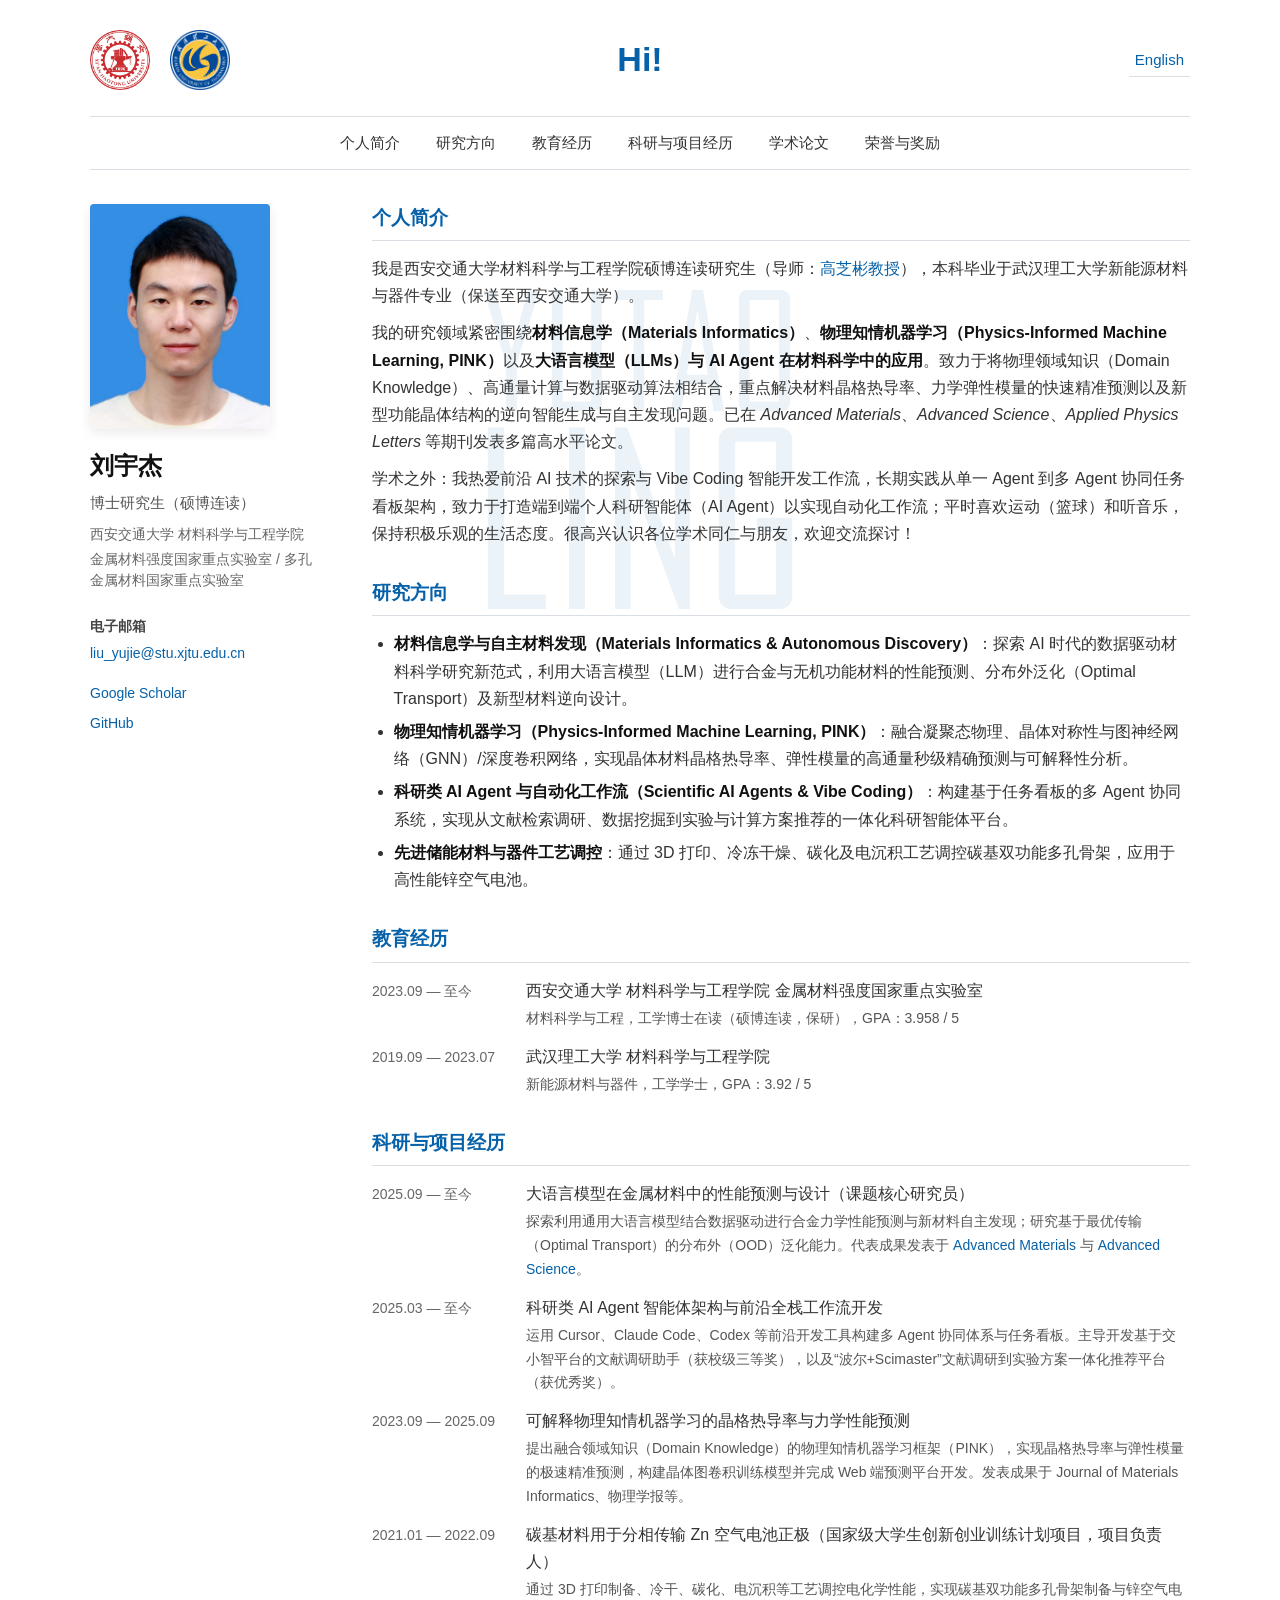
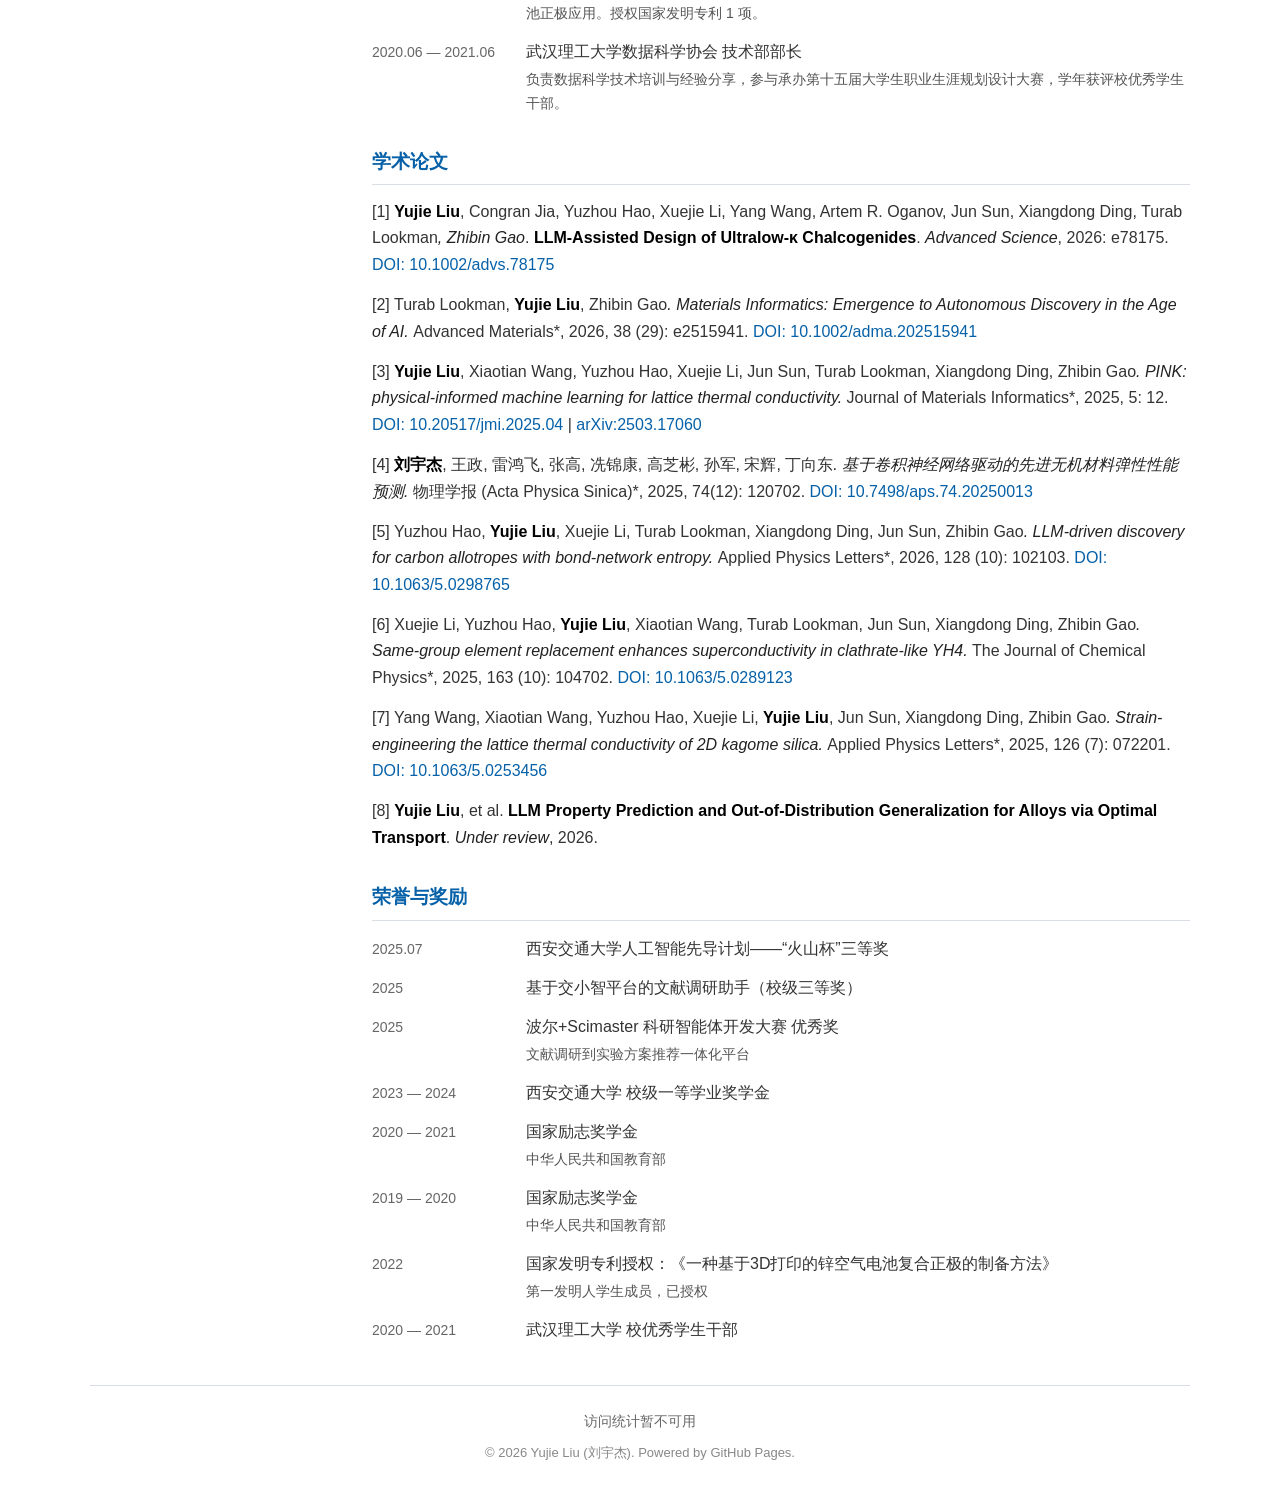
==== index.html @ 06209a49 "Initial commit: academic homepage for Yujie Liu" ====
<!doctype html>
<html lang="zh-CN">
  <head>
    <meta charset="utf-8">
    <meta name="viewport" content="width=device-width, initial-scale=1">
    <meta name="description" content="刘宇杰 | Yujie Liu 的学术主页">
    <meta name="color-scheme" content="light">
    <title>刘宇杰 | Yujie Liu</title>
    <link rel="icon" href="assets/favicons/favicon.ico" sizes="16x16 32x32 48x48">
    <link rel="icon" type="image/png" href="assets/favicons/favicon-32.png" sizes="32x32">
    <link rel="stylesheet" href="styles.css">
    <script defer src="content.js"></script>
    <script defer src="settings.js"></script>
    <script defer src="main.js"></script>
  </head>
  <body>
    <a class="skip-link" href="#main-content" data-label="skip">跳到正文</a>
    <div class="page">
      <header class="site-header">
        <div class="institution-logos">
          <a href="https://www.xjtu.edu.cn/" target="_blank" rel="noopener noreferrer">
            <img src="assets/logos/xjtu.png" width="64" height="64" alt="西安交通大学" data-logo="xjtu">
          </a>
          <a href="https://www.whut.edu.cn/" target="_blank" rel="noopener noreferrer">
            <img src="assets/logos/whut.png" width="64" height="64" alt="武汉理工大学" data-logo="whut">
          </a>
        </div>
        <p class="random-greeting" id="random-greeting" lang="en">Hello!</p>
        <button class="language-switch" id="language-switch" type="button" lang="en" aria-label="Switch to English">English</button>
      </header>

      <nav class="section-nav" aria-label="栏目导航" id="section-nav">
        <a href="#about" data-section="about">个人简介</a>
        <a href="#research" data-section="research">研究方向</a>
        <a href="#education" data-section="education">教育经历</a>
        <a href="#experience" data-section="experience">科研与项目经历</a>
        <a href="#publications" data-section="publications">学术论文</a>
        <a href="#awards" data-section="awards">荣誉奖励</a>
      </nav>

      <div class="page-body">
        <aside class="profile" aria-label="个人资料" id="profile">
          <div class="portrait-placeholder" id="portrait-placeholder" data-label="photo">照片</div>
          <img class="portrait" id="portrait" width="180" height="225" alt="刘宇杰" hidden>
          <h1 id="profile-name">刘宇杰</h1>
          <p id="profile-position">博士研究生（硕博连读）</p>
          <div class="affiliations" id="profile-affiliations"></div>
          <div class="contact">
            <p data-label="email">电子邮箱</p>
            <div id="profile-emails"></div>
            <ul class="profile-links" id="profile-links"></ul>
          </div>
        </aside>
        <main id="main-content" tabindex="-1"></main>
      </div>

      <footer class="site-footer">
        <div class="visitor-count" aria-live="polite">
          <span id="busuanzi_container_site_pv" style="display: none"><span data-label="pageViews">访问次数</span> <span id="busuanzi_value_site_pv"></span> <span data-label="viewUnit">次</span></span>
          <span id="busuanzi_container_site_uv" style="display: none"><span data-label="visitors">访客人数</span> <span id="busuanzi_value_site_uv"></span> <span data-label="visitorUnit">人</span></span>
          <span id="statistics-status" data-label="statisticsUnavailable">访问统计暂不可用</span>
        </div>
        <div class="copyright">
          <p>&copy; 2026 Yujie Liu (刘宇杰). Powered by GitHub Pages.</p>
        </div>
      </footer>
    </div>
    <noscript><p class="no-script">请启用 JavaScript 以查看主页内容和切换语言。 Please enable JavaScript to view this page.</p></noscript>
  </body>
</html>
---- styles.css ----
:root {
  color-scheme: light;
  font-family: -apple-system, BlinkMacSystemFont, "Segoe UI", Roboto, "Helvetica Neue", "Microsoft YaHei", "微软雅黑", Arial, sans-serif;
  font-size: 16px;
  color: #222;
  background: #fff;
  --blue: #0661A8;
  --blue-hover: #044375;
  --rule: #d9dfe4;
  --bg-subtle: #f8fafc;
}

* { box-sizing: border-box; }
body { margin: 0; line-height: 1.7; isolation: isolate; }
body::before {
  content: "";
  position: fixed;
  top: 50%;
  left: 50%;
  width: 60vmin;
  height: 60vmin;
  transform: translate(-50%, -50%);
  background: url("logo.png") center / contain no-repeat;
  opacity: 0.08;
  pointer-events: none;
  z-index: -1;
}

button, input, textarea, select { font: inherit; }
[hidden] { display: none !important; }
a { color: var(--blue); text-decoration: none; text-underline-offset: 3px; }
a:hover { text-decoration: underline; color: var(--blue-hover); }
a:focus-visible, button:focus-visible { outline: 2px solid var(--blue); outline-offset: 4px; }
p, ul, ol { margin: 0; }
strong { font-weight: 600; color: #111; }
em { font-style: italic; }

.page { max-width: 1100px; margin: 0 auto; }
.site-header { display: grid; grid-template-columns: minmax(0, 1fr) auto minmax(0, 1fr); align-items: center; gap: 16px; padding: 30px 0 26px; }
.institution-logos { display: flex; align-items: center; gap: 20px; justify-self: start; }
.institution-logos img { display: block; width: 60px; height: 60px; object-fit: contain; transition: transform 0.2s ease; }
.institution-logos a:hover img { transform: scale(1.05); }

.random-greeting { max-width: min(480px, 100%); font-size: 34px; font-weight: 700; line-height: 1.4; color: var(--blue); text-align: center; overflow-wrap: anywhere; }
.language-switch { justify-self: end; border: 0; border-bottom: 1px solid var(--rule); padding: 4px 6px; background: transparent; color: var(--blue); cursor: pointer; font-size: 15px; font-weight: 500; }
.language-switch:hover { border-color: var(--blue); color: var(--blue-hover); }

.section-nav { display: flex; flex-wrap: wrap; justify-content: center; align-items: center; column-gap: 36px; row-gap: 8px; padding: 13px 0; border-top: 1px solid var(--rule); border-bottom: 1px solid var(--rule); }
.section-nav a { text-align: center; text-decoration: none; color: #333; font-weight: 500; font-size: 15px; }
.section-nav a:hover { color: var(--blue); text-decoration: underline; }

.page-body { display: grid; grid-template-columns: 230px minmax(0, 1fr); gap: 52px; padding: 34px 0 42px; }

.profile { min-width: 0; overflow-wrap: anywhere; }
.portrait, .portrait-placeholder { width: 180px; height: 225px; margin-bottom: 20px; border-radius: 4px; }
.portrait { display: block; object-fit: cover; object-position: center 20%; box-shadow: 0 4px 12px rgba(0,0,0,0.08); }
.portrait-placeholder { display: flex; align-items: center; justify-content: center; border: 1px solid var(--rule); color: #707070; background: var(--bg-subtle); }
h1 { margin: 0 0 8px; font-size: 24px; font-weight: 600; line-height: 1.4; color: #111; }
#profile-position { font-size: 15px; color: #555; margin-bottom: 8px; font-weight: 500; }
.affiliations { margin-top: 8px; font-size: 14px; color: #666; line-height: 1.5; }
.affiliations p + p { margin-top: 4px; }
.contact { margin-top: 24px; font-size: 14px; }
.contact p[data-label="email"] { font-weight: 600; color: #444; margin-bottom: 4px; }
.contact a { overflow-wrap: anywhere; }
.profile-links { list-style: none; padding: 0; margin-top: 16px; }
.profile-links li + li { margin-top: 6px; }
.profile-links a { display: inline-flex; align-items: center; gap: 6px; font-weight: 500; }
.unfilled-link { color: #666; }

main { min-width: 0; }
.content-section { scroll-margin-top: 24px; overflow-wrap: anywhere; }
.content-section + .content-section { margin-top: 32px; }
h2 { font-size: 19px; font-weight: 600; line-height: 1.5; color: var(--blue); margin: 0 0 14px; padding-bottom: 8px; border-bottom: 1px solid var(--rule); }
.paragraphs p + p { margin-top: 10px; }
.paragraphs p { color: #333; }
.research-list { padding-left: 1.35em; color: #333; }
.research-list li + li { margin-top: 6px; }
.history-list { list-style: none; padding: 0; }
.history-list li { display: grid; grid-template-columns: 140px minmax(0, 1fr); gap: 14px; align-items: baseline; }
.history-list li + li { margin-top: 12px; }
.history-period { font-variant-numeric: tabular-nums; color: #666; font-size: 14px; white-space: nowrap; }
.history-details { color: #333; }
.history-institution { font-weight: 500; }
.history-detail-text { color: #555; font-size: 14px; margin-top: 3px; }

.publication-list p { color: #333; line-height: 1.65; }
.publication-list p + p { margin-top: 14px; }
.publication-list strong { color: #000; }
.publication-list em { color: #222; }

.site-footer { border-top: 1px solid var(--rule); padding: 24px 0 32px; color: #666; font-size: 14px; text-align: center; }
.visitor-count { display: flex; flex-wrap: wrap; justify-content: center; gap: 4px 28px; margin-bottom: 8px; }
.copyright { color: #888; font-size: 13px; }

.skip-link { position: absolute; top: 8px; left: 8px; padding: 6px 12px; background: #fff; transform: translateY(-160%); z-index: 1; }
.skip-link:focus { transform: translateY(0); }
.no-script { margin: 24px; text-align: center; }

@media (max-width: 1164px) {
  .page { margin-right: 32px; margin-left: 32px; }
}
@media (max-width: 820px) {
  .page { margin-right: 20px; margin-left: 20px; }
  .site-header { padding: 22px 0; }
  .institution-logos { gap: 14px; }
  .institution-logos img { width: 50px; height: 50px; }
  .section-nav { column-gap: 20px; row-gap: 8px; padding: 12px 0; font-size: 14px; }
  .page-body { grid-template-columns: minmax(0, 1fr); gap: 28px; padding: 24px 0 32px; }
  .portrait, .portrait-placeholder { width: 150px; height: 190px; }
  .contact { margin-top: 18px; }
  .history-list li { grid-template-columns: 120px minmax(0, 1fr); gap: 10px; }
}
@media (max-width: 600px) {
  .site-header { grid-template-columns: minmax(0, 1fr) auto; }
  .institution-logos { grid-column: 1; grid-row: 1; }
  .language-switch { grid-column: 2; grid-row: 1; }
  .random-greeting { grid-column: 1 / -1; grid-row: 2; justify-self: center; font-size: 26px; }
  .history-list li { grid-template-columns: 1fr; gap: 2px; }
}
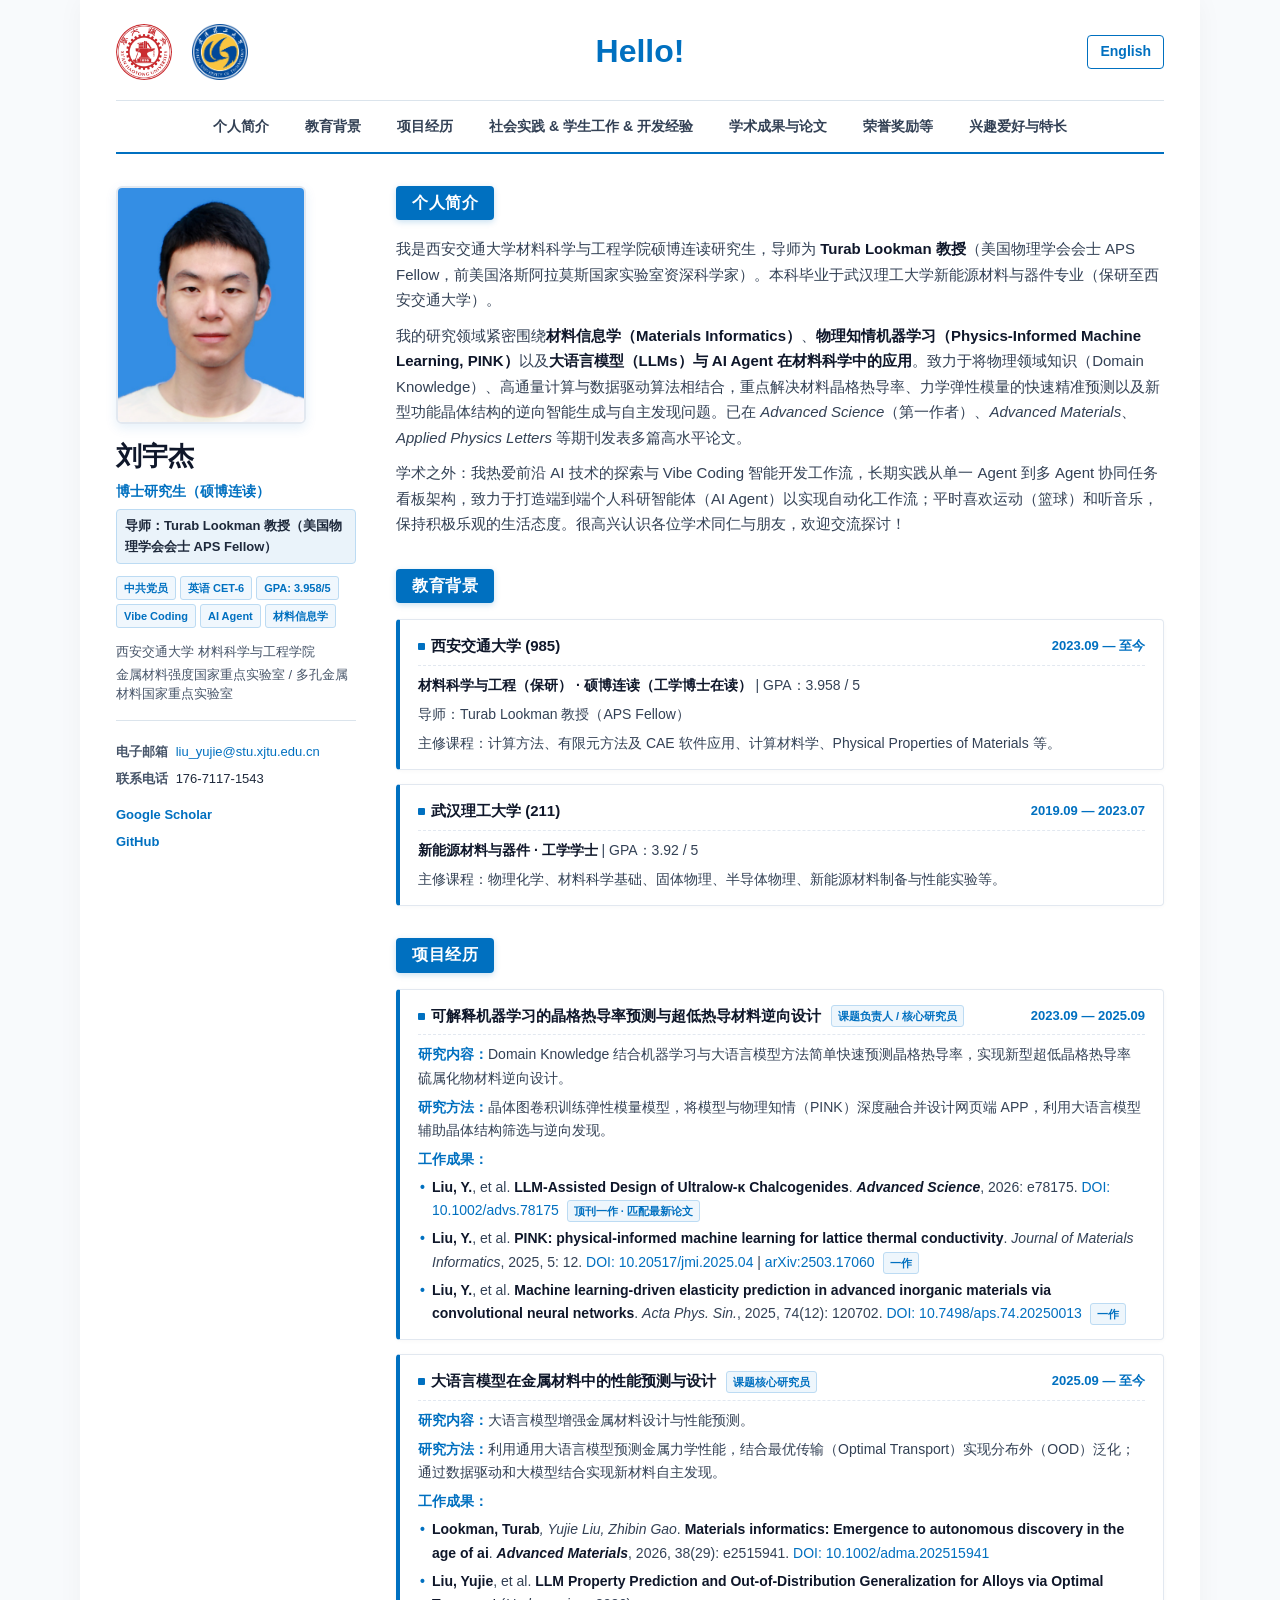
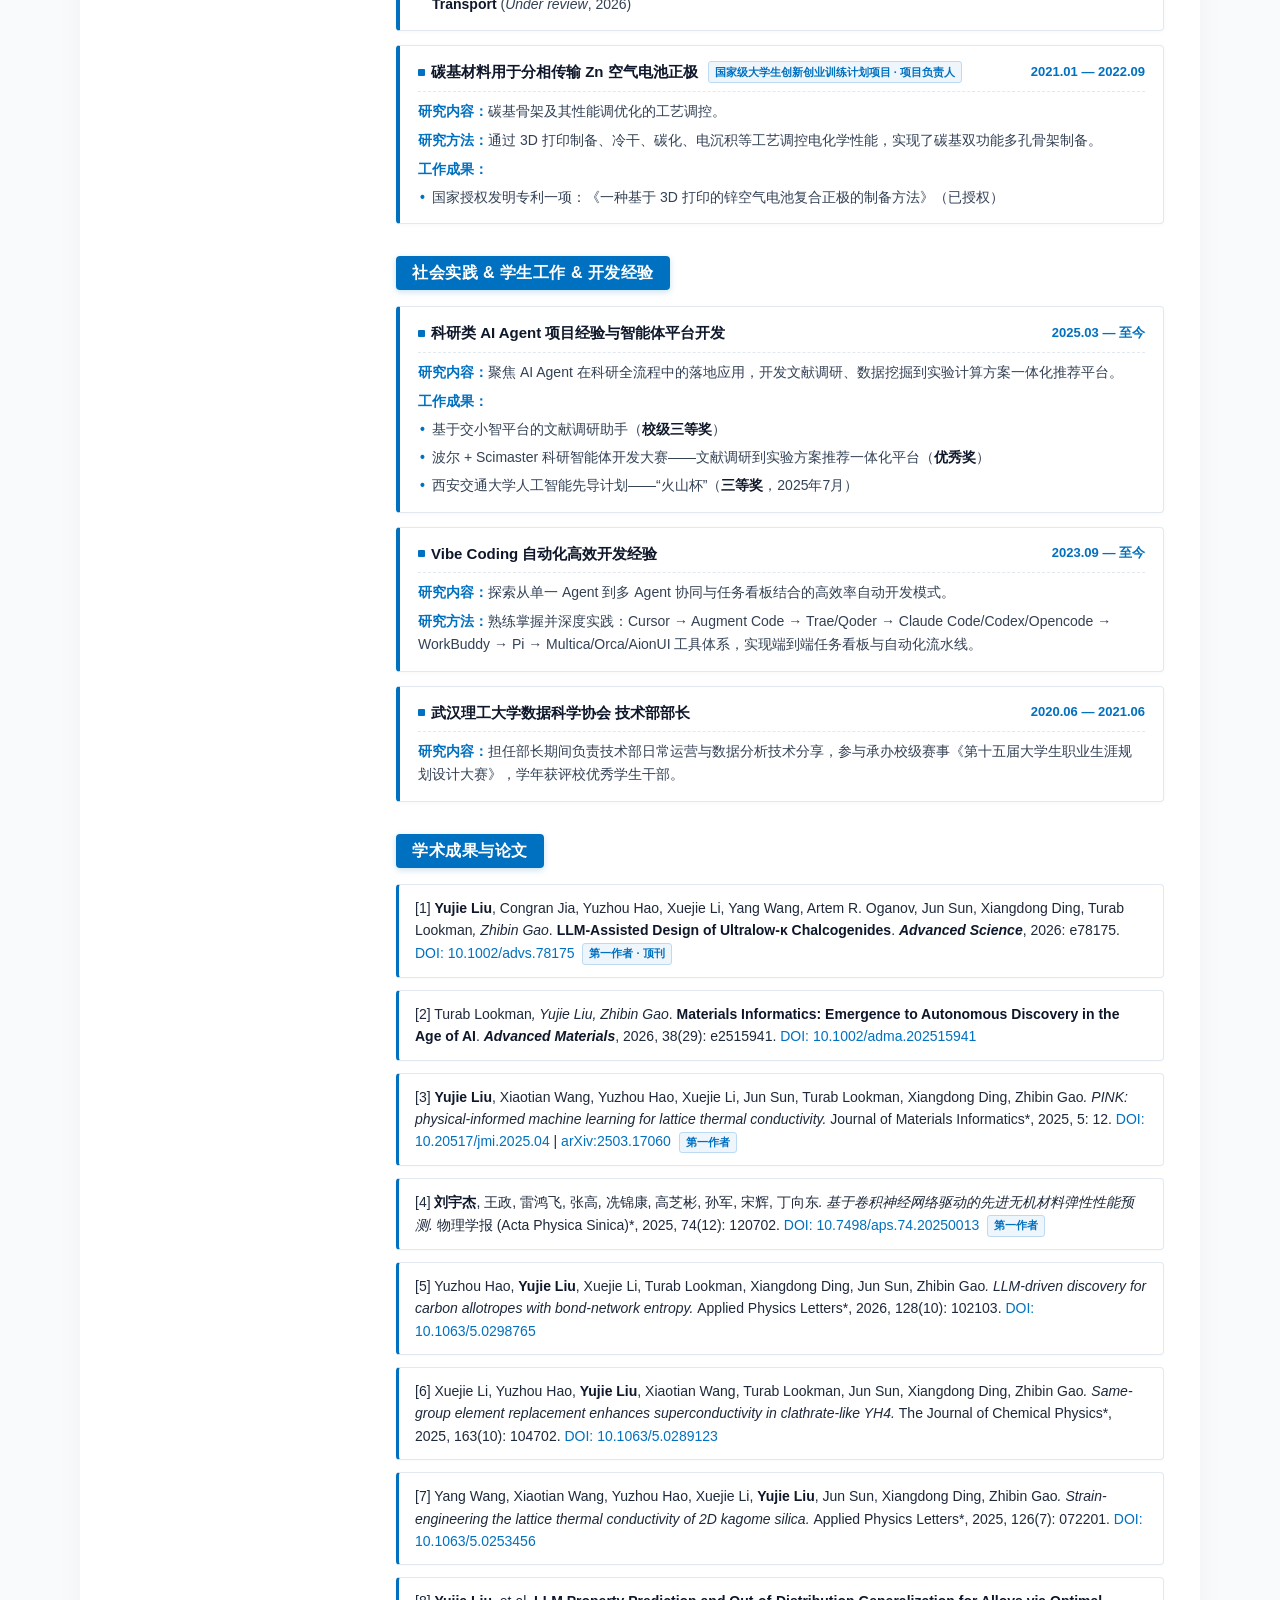
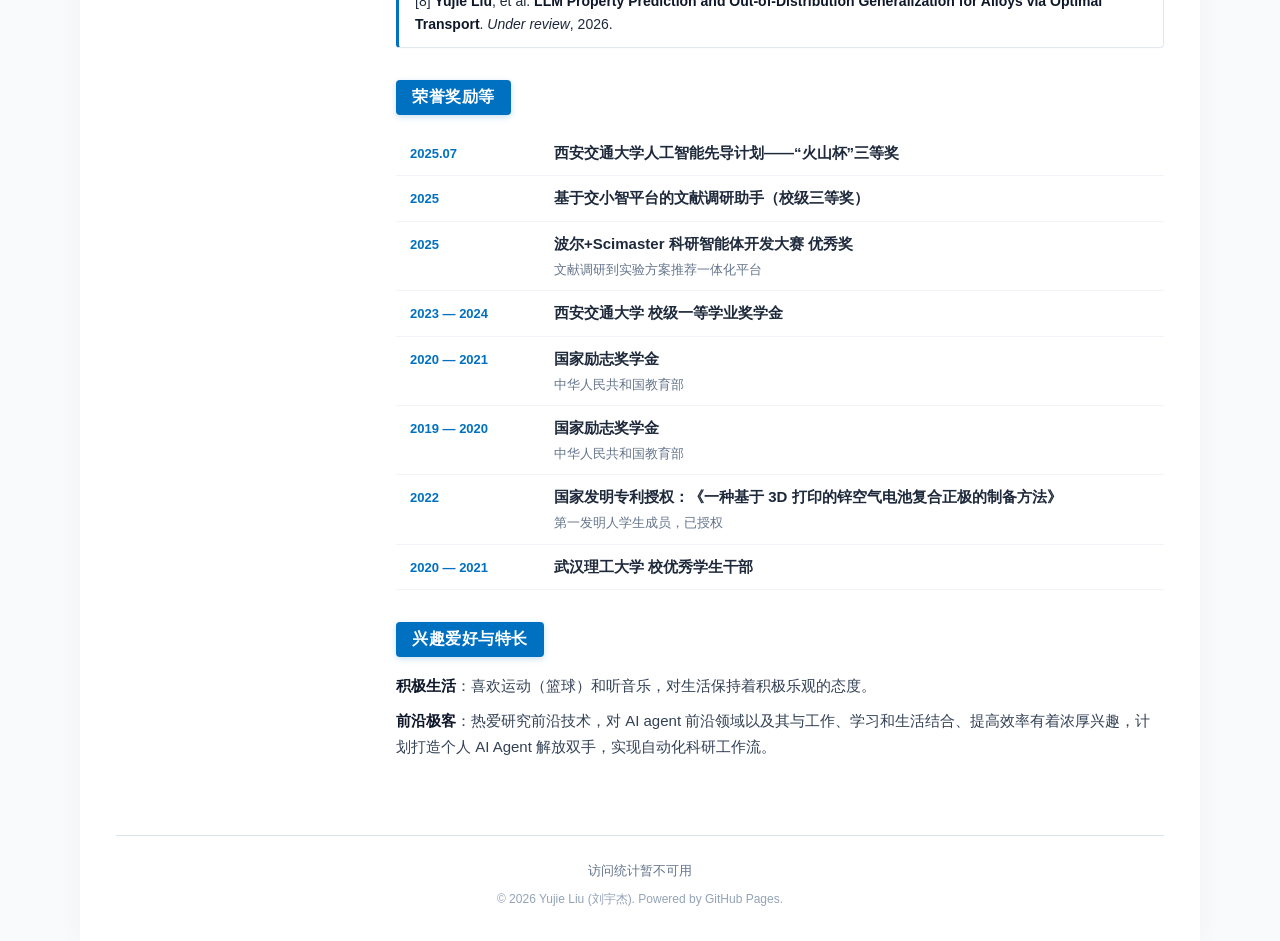
==== commit 22163655: "Update visual matching with resume: #0070C0 theme, match Advanced Science paper to ultralow-k projec" ====
--- a/index.html
+++ b/index.html
@@ -3,7 +3,7 @@
   <head>
     <meta charset="utf-8">
     <meta name="viewport" content="width=device-width, initial-scale=1">
-    <meta name="description" content="刘宇杰 | Yujie Liu 的学术主页">
+    <meta name="description" content="刘宇杰 | Yujie Liu 的学术主页 - 西安交通大学材料科学与工程学院">
     <meta name="color-scheme" content="light">
     <title>刘宇杰 | Yujie Liu</title>
     <link rel="icon" href="assets/favicons/favicon.ico" sizes="16x16 32x32 48x48">
@@ -19,10 +19,10 @@
       <header class="site-header">
         <div class="institution-logos">
           <a href="https://www.xjtu.edu.cn/" target="_blank" rel="noopener noreferrer">
-            <img src="assets/logos/xjtu.png" width="64" height="64" alt="西安交通大学" data-logo="xjtu">
+            <img src="assets/logos/xjtu.png" width="56" height="56" alt="西安交通大学" data-logo="xjtu">
           </a>
           <a href="https://www.whut.edu.cn/" target="_blank" rel="noopener noreferrer">
-            <img src="assets/logos/whut.png" width="64" height="64" alt="武汉理工大学" data-logo="whut">
+            <img src="assets/logos/whut.png" width="56" height="56" alt="武汉理工大学" data-logo="whut">
           </a>
         </div>
         <p class="random-greeting" id="random-greeting" lang="en">Hello!</p>
@@ -31,23 +31,32 @@
 
       <nav class="section-nav" aria-label="栏目导航" id="section-nav">
         <a href="#about" data-section="about">个人简介</a>
-        <a href="#research" data-section="research">研究方向</a>
-        <a href="#education" data-section="education">教育经历</a>
-        <a href="#experience" data-section="experience">科研与项目经历</a>
+        <a href="#education" data-section="education">教育背景</a>
+        <a href="#projects" data-section="projects">项目经历</a>
+        <a href="#agent_dev" data-section="agent_dev">开发与学生工作</a>
         <a href="#publications" data-section="publications">学术论文</a>
         <a href="#awards" data-section="awards">荣誉奖励</a>
+        <a href="#interests" data-section="interests">兴趣爱好</a>
       </nav>
 
       <div class="page-body">
         <aside class="profile" aria-label="个人资料" id="profile">
           <div class="portrait-placeholder" id="portrait-placeholder" data-label="photo">照片</div>
-          <img class="portrait" id="portrait" width="180" height="225" alt="刘宇杰" hidden>
+          <img class="portrait" id="portrait" width="190" height="238" alt="刘宇杰" hidden>
           <h1 id="profile-name">刘宇杰</h1>
           <p id="profile-position">博士研究生（硕博连读）</p>
+          <div class="profile-supervisor" id="profile-supervisor">导师：Turab Lookman 教授 (APS Fellow)</div>
+          <div class="profile-badges" id="profile-badges"></div>
           <div class="affiliations" id="profile-affiliations"></div>
           <div class="contact">
-            <p data-label="email">电子邮箱</p>
-            <div id="profile-emails"></div>
+            <div class="contact-item">
+              <span class="contact-label" data-label="email">邮箱：</span>
+              <span id="profile-emails"></span>
+            </div>
+            <div class="contact-item" id="profile-phone-container">
+              <span class="contact-label" data-label="phone">电话：</span>
+              <span id="profile-phone">176-7117-1543</span>
+            </div>
             <ul class="profile-links" id="profile-links"></ul>
           </div>
         </aside>
--- a/styles.css
+++ b/styles.css
@@ -1,17 +1,21 @@
 :root {
   color-scheme: light;
   font-family: -apple-system, BlinkMacSystemFont, "Segoe UI", Roboto, "Helvetica Neue", "Microsoft YaHei", "微软雅黑", Arial, sans-serif;
-  font-size: 16px;
-  color: #222;
-  background: #fff;
-  --blue: #0661A8;
-  --blue-hover: #044375;
-  --rule: #d9dfe4;
-  --bg-subtle: #f8fafc;
+  font-size: 15px;
+  color: #2b3036;
+  background: #f8fafc;
+  --primary: #0070C0;
+  --primary-hover: #005696;
+  --primary-light: #eaf3fa;
+  --primary-border: #bcdbf3;
+  --text-dark: #1e293b;
+  --text-muted: #64748b;
+  --card-border: #e2e8f0;
+  --rule: #dbe4ec;
 }
 
 * { box-sizing: border-box; }
-body { margin: 0; line-height: 1.7; isolation: isolate; }
+body { margin: 0; line-height: 1.65; background-color: #f8fafc; color: var(--text-dark); isolation: isolate; }
 body::before {
   content: "";
   position: fixed;
@@ -21,99 +25,232 @@
   height: 60vmin;
   transform: translate(-50%, -50%);
   background: url("logo.png") center / contain no-repeat;
-  opacity: 0.08;
+  opacity: 0.05;
   pointer-events: none;
   z-index: -1;
 }
 
 button, input, textarea, select { font: inherit; }
 [hidden] { display: none !important; }
-a { color: var(--blue); text-decoration: none; text-underline-offset: 3px; }
-a:hover { text-decoration: underline; color: var(--blue-hover); }
-a:focus-visible, button:focus-visible { outline: 2px solid var(--blue); outline-offset: 4px; }
+a { color: var(--primary); text-decoration: none; text-underline-offset: 3px; }
+a:hover { text-decoration: underline; color: var(--primary-hover); }
+a:focus-visible, button:focus-visible { outline: 2px solid var(--primary); outline-offset: 4px; }
 p, ul, ol { margin: 0; }
-strong { font-weight: 600; color: #111; }
+strong { font-weight: 600; color: #0f172a; }
 em { font-style: italic; }
 
-.page { max-width: 1100px; margin: 0 auto; }
-.site-header { display: grid; grid-template-columns: minmax(0, 1fr) auto minmax(0, 1fr); align-items: center; gap: 16px; padding: 30px 0 26px; }
+.page { max-width: 1120px; margin: 0 auto; background: #ffffff; min-height: 100vh; box-shadow: 0 0 25px rgba(0,0,0,0.04); padding: 0 36px; }
+
+/* Header */
+.site-header { display: grid; grid-template-columns: minmax(0, 1fr) auto minmax(0, 1fr); align-items: center; gap: 16px; padding: 24px 0 20px; }
 .institution-logos { display: flex; align-items: center; gap: 20px; justify-self: start; }
-.institution-logos img { display: block; width: 60px; height: 60px; object-fit: contain; transition: transform 0.2s ease; }
+.institution-logos img { display: block; width: 56px; height: 56px; object-fit: contain; transition: transform 0.2s ease; }
 .institution-logos a:hover img { transform: scale(1.05); }
 
-.random-greeting { max-width: min(480px, 100%); font-size: 34px; font-weight: 700; line-height: 1.4; color: var(--blue); text-align: center; overflow-wrap: anywhere; }
-.language-switch { justify-self: end; border: 0; border-bottom: 1px solid var(--rule); padding: 4px 6px; background: transparent; color: var(--blue); cursor: pointer; font-size: 15px; font-weight: 500; }
-.language-switch:hover { border-color: var(--blue); color: var(--blue-hover); }
-
-.section-nav { display: flex; flex-wrap: wrap; justify-content: center; align-items: center; column-gap: 36px; row-gap: 8px; padding: 13px 0; border-top: 1px solid var(--rule); border-bottom: 1px solid var(--rule); }
-.section-nav a { text-align: center; text-decoration: none; color: #333; font-weight: 500; font-size: 15px; }
-.section-nav a:hover { color: var(--blue); text-decoration: underline; }
-
-.page-body { display: grid; grid-template-columns: 230px minmax(0, 1fr); gap: 52px; padding: 34px 0 42px; }
-
+.random-greeting { max-width: min(480px, 100%); font-size: 32px; font-weight: 700; line-height: 1.3; color: var(--primary); text-align: center; }
+.language-switch { justify-self: end; border: 1px solid var(--primary); border-radius: 4px; padding: 4px 12px; background: #fff; color: var(--primary); cursor: pointer; font-size: 14px; font-weight: 600; transition: all 0.2s; }
+.language-switch:hover { background: var(--primary); color: #fff; }
+
+/* Nav */
+.section-nav { display: flex; flex-wrap: wrap; justify-content: center; align-items: center; column-gap: 28px; row-gap: 8px; padding: 12px 0; border-top: 1px solid var(--rule); border-bottom: 2px solid var(--primary); background: #ffffff; position: sticky; top: 0; z-index: 10; }
+.section-nav a { text-align: center; text-decoration: none; color: #334155; font-weight: 600; font-size: 14px; padding: 2px 4px; border-radius: 3px; transition: color 0.15s; }
+.section-nav a:hover { color: var(--primary); text-decoration: none; background: var(--primary-light); }
+
+/* Layout */
+.page-body { display: grid; grid-template-columns: 240px minmax(0, 1fr); gap: 40px; padding: 32px 0 44px; }
+
+/* Aside Profile */
 .profile { min-width: 0; overflow-wrap: anywhere; }
-.portrait, .portrait-placeholder { width: 180px; height: 225px; margin-bottom: 20px; border-radius: 4px; }
-.portrait { display: block; object-fit: cover; object-position: center 20%; box-shadow: 0 4px 12px rgba(0,0,0,0.08); }
-.portrait-placeholder { display: flex; align-items: center; justify-content: center; border: 1px solid var(--rule); color: #707070; background: var(--bg-subtle); }
-h1 { margin: 0 0 8px; font-size: 24px; font-weight: 600; line-height: 1.4; color: #111; }
-#profile-position { font-size: 15px; color: #555; margin-bottom: 8px; font-weight: 500; }
-.affiliations { margin-top: 8px; font-size: 14px; color: #666; line-height: 1.5; }
-.affiliations p + p { margin-top: 4px; }
-.contact { margin-top: 24px; font-size: 14px; }
-.contact p[data-label="email"] { font-weight: 600; color: #444; margin-bottom: 4px; }
-.contact a { overflow-wrap: anywhere; }
-.profile-links { list-style: none; padding: 0; margin-top: 16px; }
+.portrait, .portrait-placeholder { width: 190px; height: 238px; margin-bottom: 16px; border-radius: 6px; }
+.portrait { display: block; object-fit: cover; object-position: center 20%; border: 2px solid #e2e8f0; box-shadow: 0 4px 12px rgba(0, 112, 192, 0.1); }
+.portrait-placeholder { display: flex; align-items: center; justify-content: center; border: 2px dashed #cbd5e1; color: var(--text-muted); background: #f8fafc; }
+
+h1 { margin: 0 0 6px; font-size: 26px; font-weight: 700; line-height: 1.3; color: #0f172a; }
+#profile-position { font-size: 14px; color: var(--primary); font-weight: 600; margin-bottom: 6px; }
+.profile-supervisor { font-size: 13px; font-weight: 600; color: #1e293b; background: var(--primary-light); border: 1px solid var(--primary-border); padding: 5px 8px; border-radius: 4px; margin-bottom: 12px; }
+
+.profile-badges { display: flex; flex-wrap: wrap; gap: 4px; margin-bottom: 14px; }
+.profile-tag { font-size: 11px; font-weight: 600; color: var(--primary); background: #f0f7fd; border: 1px solid var(--primary-border); padding: 2px 7px; border-radius: 3px; }
+
+.affiliations { font-size: 13px; color: #475569; line-height: 1.5; margin-bottom: 16px; }
+.affiliations p + p { margin-top: 3px; }
+
+.contact { padding-top: 14px; border-top: 1px solid var(--rule); font-size: 13px; }
+.contact-item { margin-top: 6px; }
+.contact-label { font-weight: 600; color: #475569; margin-right: 4px; }
+
+.profile-links { list-style: none; padding: 0; margin-top: 14px; }
 .profile-links li + li { margin-top: 6px; }
-.profile-links a { display: inline-flex; align-items: center; gap: 6px; font-weight: 500; }
-.unfilled-link { color: #666; }
-
+.profile-links a { display: inline-flex; align-items: center; gap: 6px; font-weight: 600; font-size: 13px; color: var(--primary); }
+
+/* Main Section */
 main { min-width: 0; }
-.content-section { scroll-margin-top: 24px; overflow-wrap: anywhere; }
-.content-section + .content-section { margin-top: 32px; }
-h2 { font-size: 19px; font-weight: 600; line-height: 1.5; color: var(--blue); margin: 0 0 14px; padding-bottom: 8px; border-bottom: 1px solid var(--rule); }
+.content-section { scroll-margin-top: 56px; overflow-wrap: anywhere; margin-bottom: 32px; }
+
+/* Section Header Badge (matching resume PPTX Shape 9, 10, 16, etc.) */
+.section-badge-header {
+  display: inline-flex;
+  align-items: center;
+  background-color: var(--primary);
+  color: #ffffff !important;
+  font-size: 16px;
+  font-weight: 700;
+  padding: 4px 16px;
+  border-radius: 4px;
+  margin: 0 0 16px;
+  letter-spacing: 0.5px;
+  box-shadow: 0 2px 6px rgba(0, 112, 192, 0.22);
+}
+
 .paragraphs p + p { margin-top: 10px; }
-.paragraphs p { color: #333; }
-.research-list { padding-left: 1.35em; color: #333; }
-.research-list li + li { margin-top: 6px; }
+.paragraphs p { color: #334155; line-height: 1.7; }
+
+/* Resume Project Cards (Matching PPTX visual hierarchy) */
+.resume-card {
+  border: 1px solid var(--card-border);
+  border-left: 4px solid var(--primary);
+  background: #ffffff;
+  border-radius: 4px;
+  padding: 14px 18px;
+  margin-bottom: 14px;
+  box-shadow: 0 1px 4px rgba(0, 0, 0, 0.03);
+  transition: transform 0.15s ease, box-shadow 0.15s ease;
+}
+.resume-card:hover {
+  box-shadow: 0 3px 10px rgba(0, 112, 192, 0.08);
+}
+
+.resume-card-header {
+  display: flex;
+  justify-content: space-between;
+  align-items: baseline;
+  flex-wrap: wrap;
+  gap: 8px;
+  margin-bottom: 8px;
+  padding-bottom: 6px;
+  border-bottom: 1px dashed #e2e8f0;
+}
+
+.resume-card-title {
+  font-size: 15px;
+  font-weight: 700;
+  color: #0f172a;
+  display: flex;
+  align-items: center;
+  gap: 6px;
+}
+
+.item-square {
+  display: inline-block;
+  width: 7px;
+  height: 7px;
+  background-color: var(--primary);
+  border-radius: 1px;
+  flex-shrink: 0;
+}
+
+.resume-card-period {
+  font-size: 13px;
+  font-weight: 600;
+  color: var(--primary);
+  font-variant-numeric: tabular-nums;
+  white-space: nowrap;
+}
+
+.resume-card-body {
+  font-size: 14px;
+  color: #334155;
+  line-height: 1.65;
+}
+
+.resume-field {
+  margin-top: 6px;
+}
+.resume-field-label {
+  font-weight: 700;
+  color: var(--primary);
+}
+
+.resume-results-list {
+  list-style: none;
+  padding-left: 0;
+  margin-top: 4px;
+}
+.resume-results-list li {
+  position: relative;
+  padding-left: 14px;
+  margin-top: 5px;
+}
+.resume-results-list li::before {
+  content: "•";
+  position: absolute;
+  left: 2px;
+  color: var(--primary);
+  font-weight: bold;
+}
+
+.paper-tag {
+  display: inline-block;
+  background: #eef6fc;
+  color: var(--primary);
+  border: 1px solid var(--primary-border);
+  border-radius: 3px;
+  font-size: 11px;
+  font-weight: 700;
+  padding: 1px 6px;
+  margin-left: 4px;
+  vertical-align: middle;
+}
+
+/* History list (Awards / Education fallback) */
 .history-list { list-style: none; padding: 0; }
-.history-list li { display: grid; grid-template-columns: 140px minmax(0, 1fr); gap: 14px; align-items: baseline; }
-.history-list li + li { margin-top: 12px; }
-.history-period { font-variant-numeric: tabular-nums; color: #666; font-size: 14px; white-space: nowrap; }
-.history-details { color: #333; }
-.history-institution { font-weight: 500; }
-.history-detail-text { color: #555; font-size: 14px; margin-top: 3px; }
-
-.publication-list p { color: #333; line-height: 1.65; }
-.publication-list p + p { margin-top: 14px; }
-.publication-list strong { color: #000; }
-.publication-list em { color: #222; }
-
-.site-footer { border-top: 1px solid var(--rule); padding: 24px 0 32px; color: #666; font-size: 14px; text-align: center; }
+.history-list li {
+  display: grid;
+  grid-template-columns: 130px minmax(0, 1fr);
+  gap: 14px;
+  padding: 10px 14px;
+  border-bottom: 1px solid #f1f5f9;
+  align-items: baseline;
+}
+.history-list li:hover { background: #f8fafc; }
+.history-period { font-variant-numeric: tabular-nums; color: var(--primary); font-weight: 600; font-size: 13px; }
+.history-institution { font-weight: 600; color: #1e293b; }
+.history-detail-text { color: var(--text-muted); font-size: 13px; margin-top: 2px; }
+
+/* Publications list */
+.publication-list { display: flex; flex-direction: column; gap: 12px; }
+.publication-item {
+  border: 1px solid #e2e8f0;
+  border-left: 3px solid var(--primary);
+  background: #fff;
+  border-radius: 4px;
+  padding: 12px 16px;
+  line-height: 1.6;
+  font-size: 14px;
+  box-shadow: 0 1px 3px rgba(0,0,0,0.02);
+}
+.publication-item strong { color: #0f172a; }
+
+/* Footer */
+.site-footer { border-top: 1px solid var(--rule); padding: 24px 0 32px; color: var(--text-muted); font-size: 13px; text-align: center; }
 .visitor-count { display: flex; flex-wrap: wrap; justify-content: center; gap: 4px 28px; margin-bottom: 8px; }
-.copyright { color: #888; font-size: 13px; }
+.copyright { color: #94a3b8; font-size: 12px; }
 
 .skip-link { position: absolute; top: 8px; left: 8px; padding: 6px 12px; background: #fff; transform: translateY(-160%); z-index: 1; }
 .skip-link:focus { transform: translateY(0); }
 .no-script { margin: 24px; text-align: center; }
 
-@media (max-width: 1164px) {
-  .page { margin-right: 32px; margin-left: 32px; }
-}
-@media (max-width: 820px) {
-  .page { margin-right: 20px; margin-left: 20px; }
-  .site-header { padding: 22px 0; }
-  .institution-logos { gap: 14px; }
-  .institution-logos img { width: 50px; height: 50px; }
-  .section-nav { column-gap: 20px; row-gap: 8px; padding: 12px 0; font-size: 14px; }
-  .page-body { grid-template-columns: minmax(0, 1fr); gap: 28px; padding: 24px 0 32px; }
-  .portrait, .portrait-placeholder { width: 150px; height: 190px; }
-  .contact { margin-top: 18px; }
-  .history-list li { grid-template-columns: 120px minmax(0, 1fr); gap: 10px; }
-}
+@media (max-width: 900px) {
+  .page { padding: 0 20px; }
+  .page-body { grid-template-columns: minmax(0, 1fr); gap: 28px; }
+  .portrait, .portrait-placeholder { width: 160px; height: 200px; }
+  .section-nav { column-gap: 16px; font-size: 13px; }
+}
+
 @media (max-width: 600px) {
   .site-header { grid-template-columns: minmax(0, 1fr) auto; }
   .institution-logos { grid-column: 1; grid-row: 1; }
   .language-switch { grid-column: 2; grid-row: 1; }
-  .random-greeting { grid-column: 1 / -1; grid-row: 2; justify-self: center; font-size: 26px; }
+  .random-greeting { grid-column: 1 / -1; grid-row: 2; justify-self: center; font-size: 24px; }
   .history-list li { grid-template-columns: 1fr; gap: 2px; }
 }
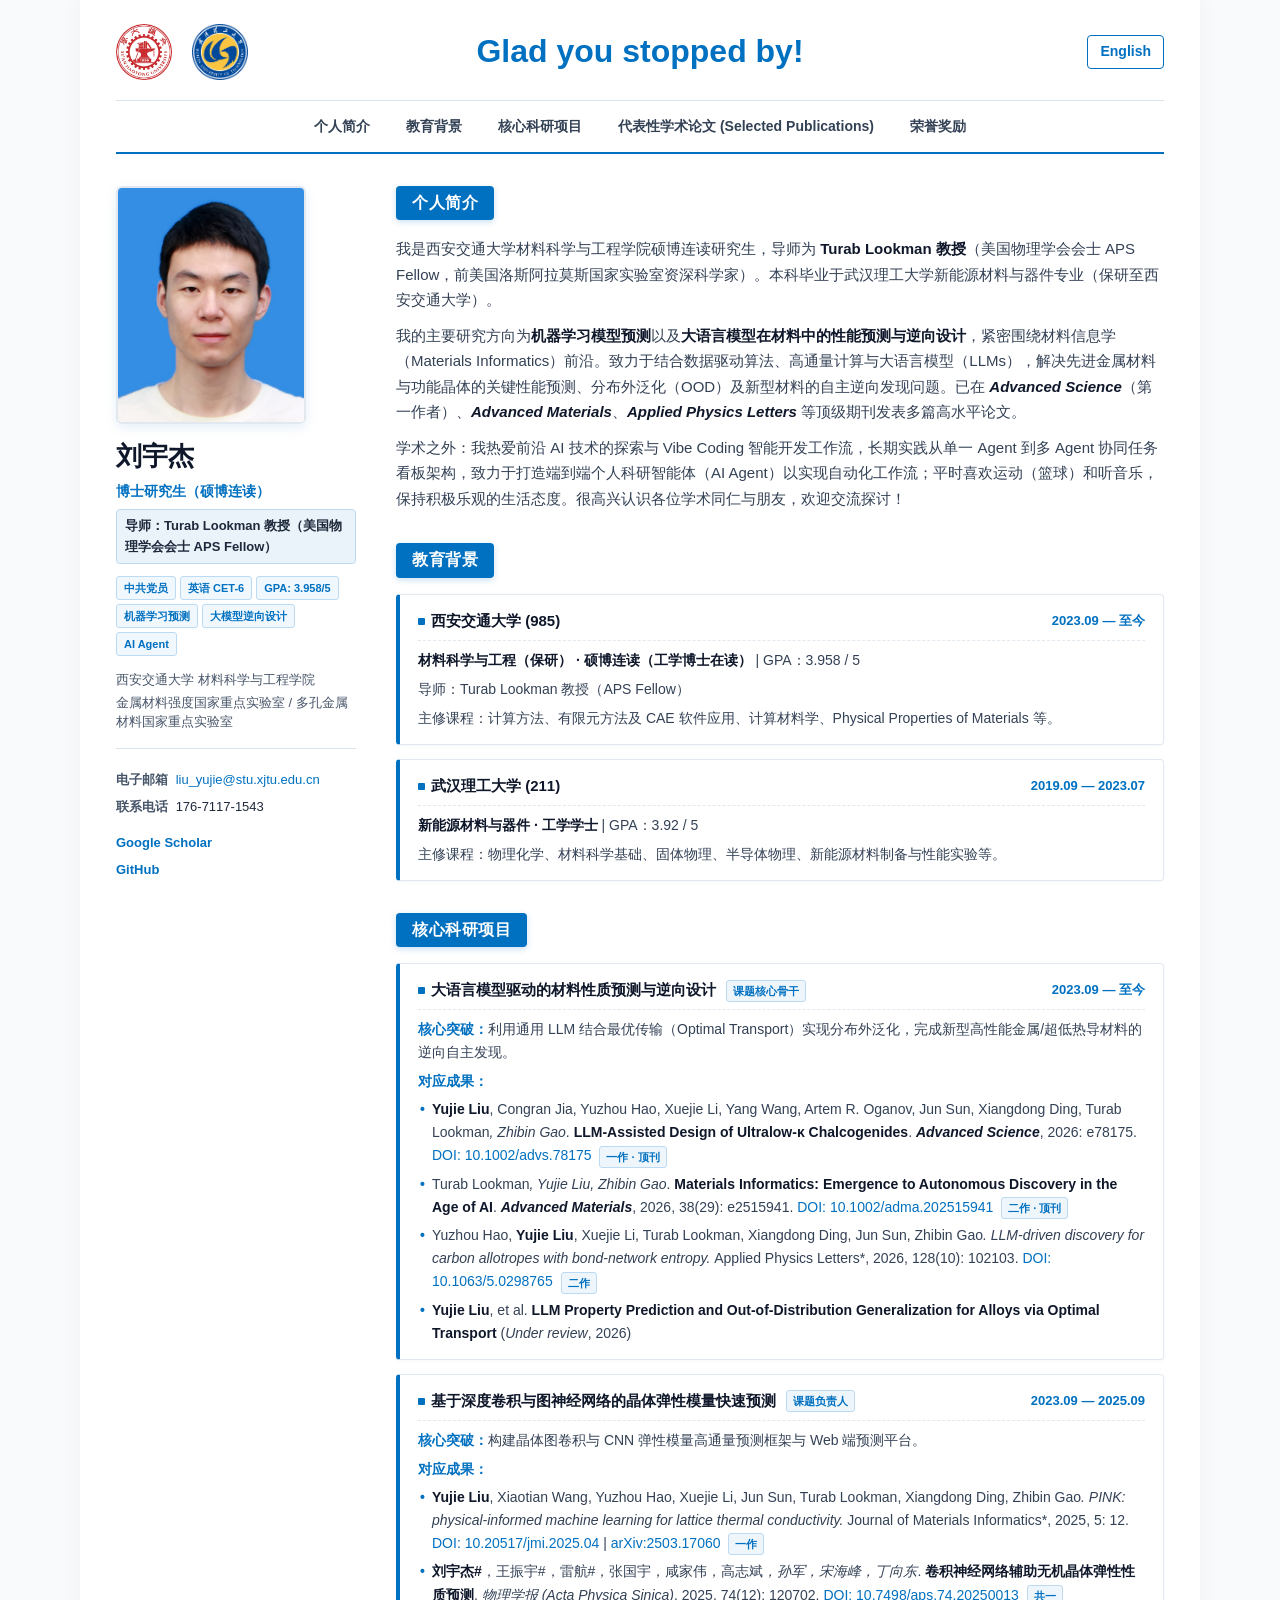
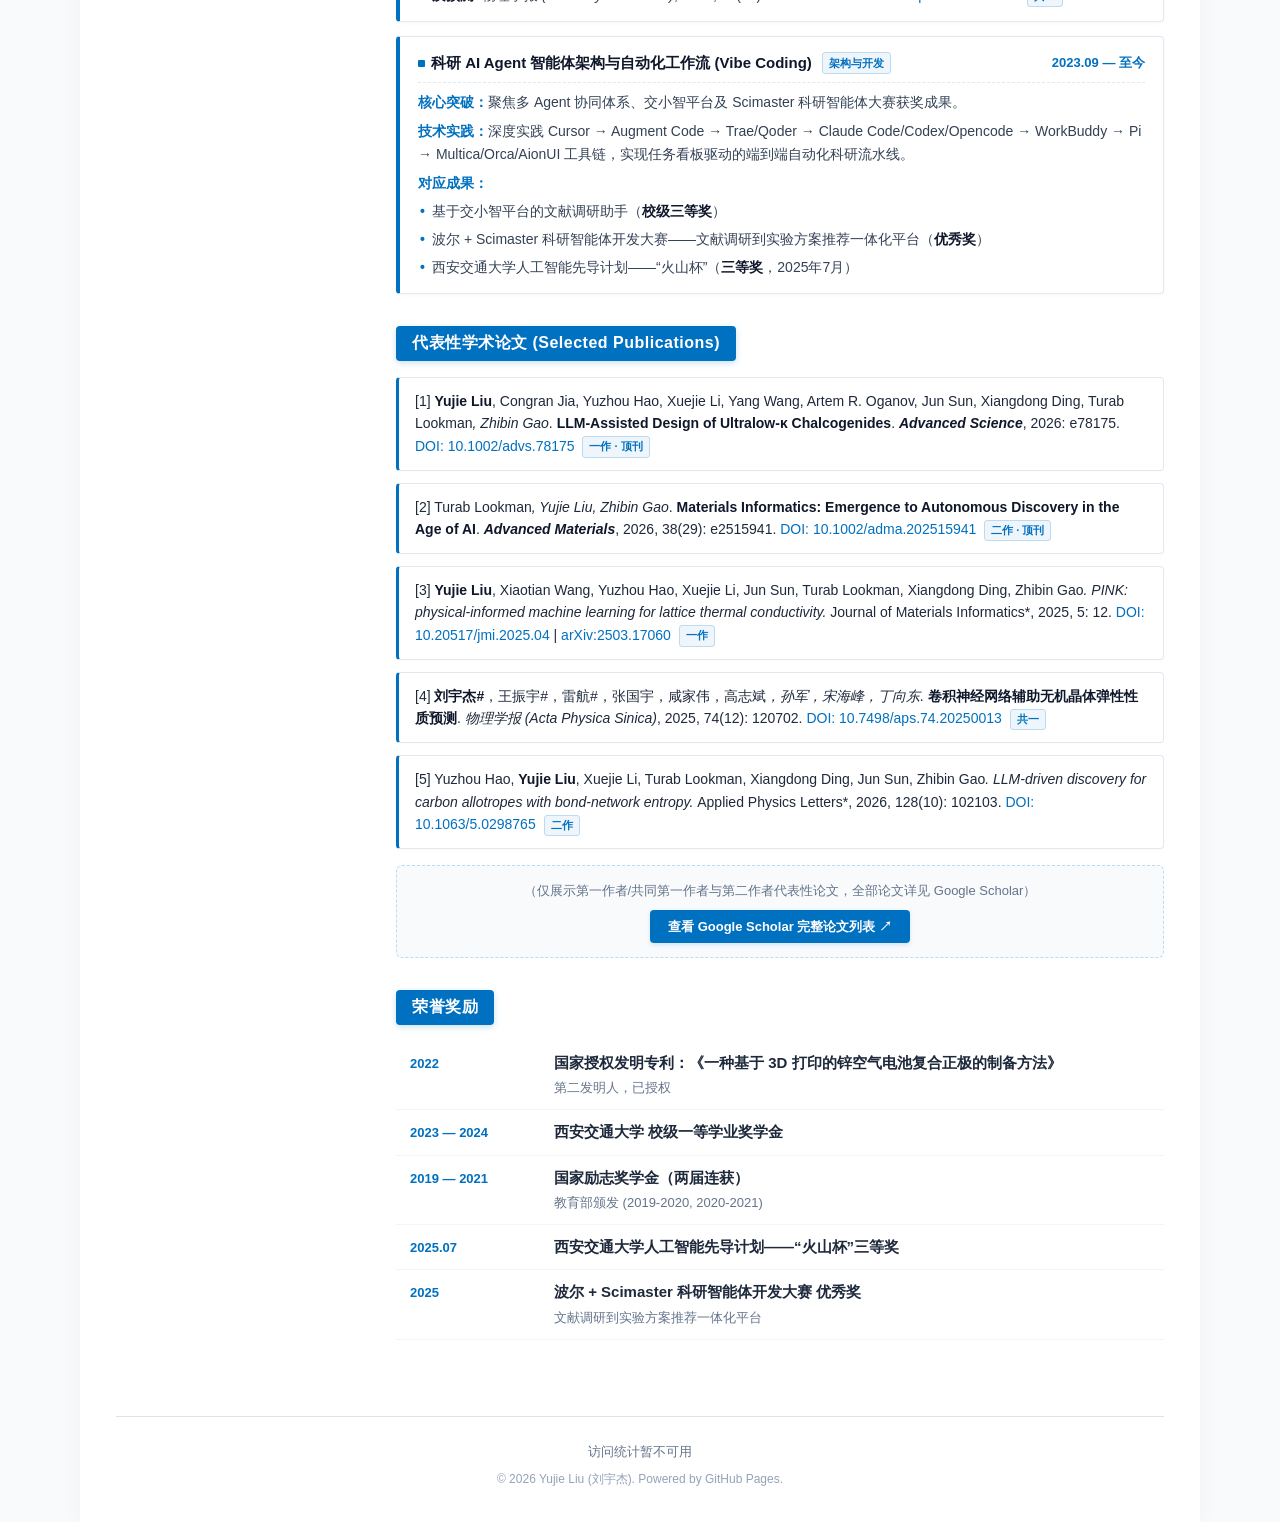
==== commit cc9331ce: "Streamline homepage: keep high-impact projects, selected 1st/2nd author publications, and top 5 awar" ====
--- a/index.html
+++ b/index.html
@@ -32,11 +32,9 @@
       <nav class="section-nav" aria-label="栏目导航" id="section-nav">
         <a href="#about" data-section="about">个人简介</a>
         <a href="#education" data-section="education">教育背景</a>
-        <a href="#projects" data-section="projects">项目经历</a>
-        <a href="#agent_dev" data-section="agent_dev">开发与学生工作</a>
-        <a href="#publications" data-section="publications">学术论文</a>
+        <a href="#projects" data-section="projects">核心科研项目</a>
+        <a href="#publications" data-section="publications">代表性学术论文</a>
         <a href="#awards" data-section="awards">荣誉奖励</a>
-        <a href="#interests" data-section="interests">兴趣爱好</a>
       </nav>
 
       <div class="page-body">
--- a/styles.css
+++ b/styles.css
@@ -231,6 +231,38 @@
 }
 .publication-item strong { color: #0f172a; }
 
+.scholar-container {
+  margin-top: 16px;
+  text-align: center;
+  padding: 14px 18px;
+  background: #f8fafc;
+  border: 1px dashed var(--primary-border);
+  border-radius: 6px;
+}
+.scholar-note {
+  font-size: 13px;
+  color: var(--text-muted);
+  margin-bottom: 8px;
+}
+.scholar-link-btn {
+  display: inline-flex;
+  align-items: center;
+  gap: 6px;
+  background: var(--primary);
+  color: #ffffff !important;
+  font-weight: 600;
+  font-size: 13px;
+  padding: 6px 18px;
+  border-radius: 4px;
+  box-shadow: 0 2px 4px rgba(0, 112, 192, 0.15);
+  transition: all 0.15s ease;
+}
+.scholar-link-btn:hover {
+  background: var(--primary-hover);
+  text-decoration: none;
+  box-shadow: 0 4px 8px rgba(0, 112, 192, 0.25);
+}
+
 /* Footer */
 .site-footer { border-top: 1px solid var(--rule); padding: 24px 0 32px; color: var(--text-muted); font-size: 13px; text-align: center; }
 .visitor-count { display: flex; flex-wrap: wrap; justify-content: center; gap: 4px 28px; margin-bottom: 8px; }
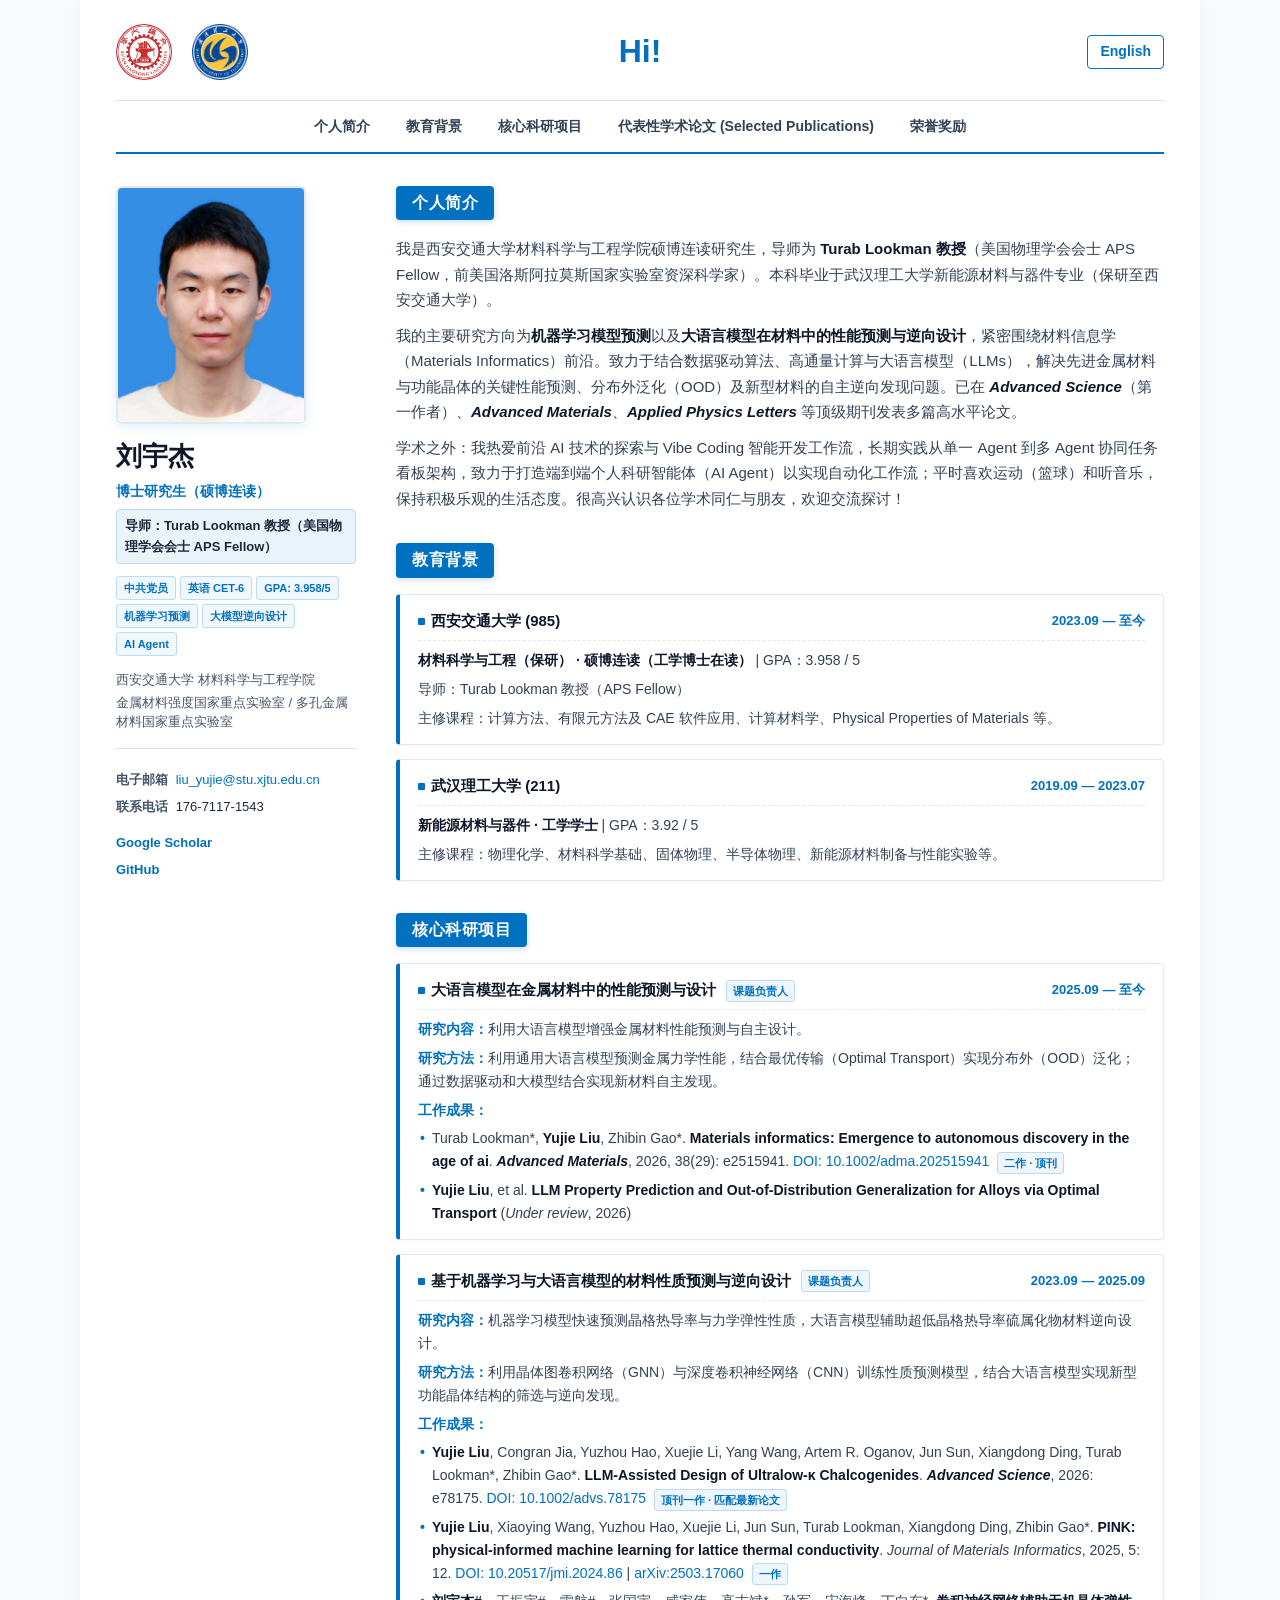
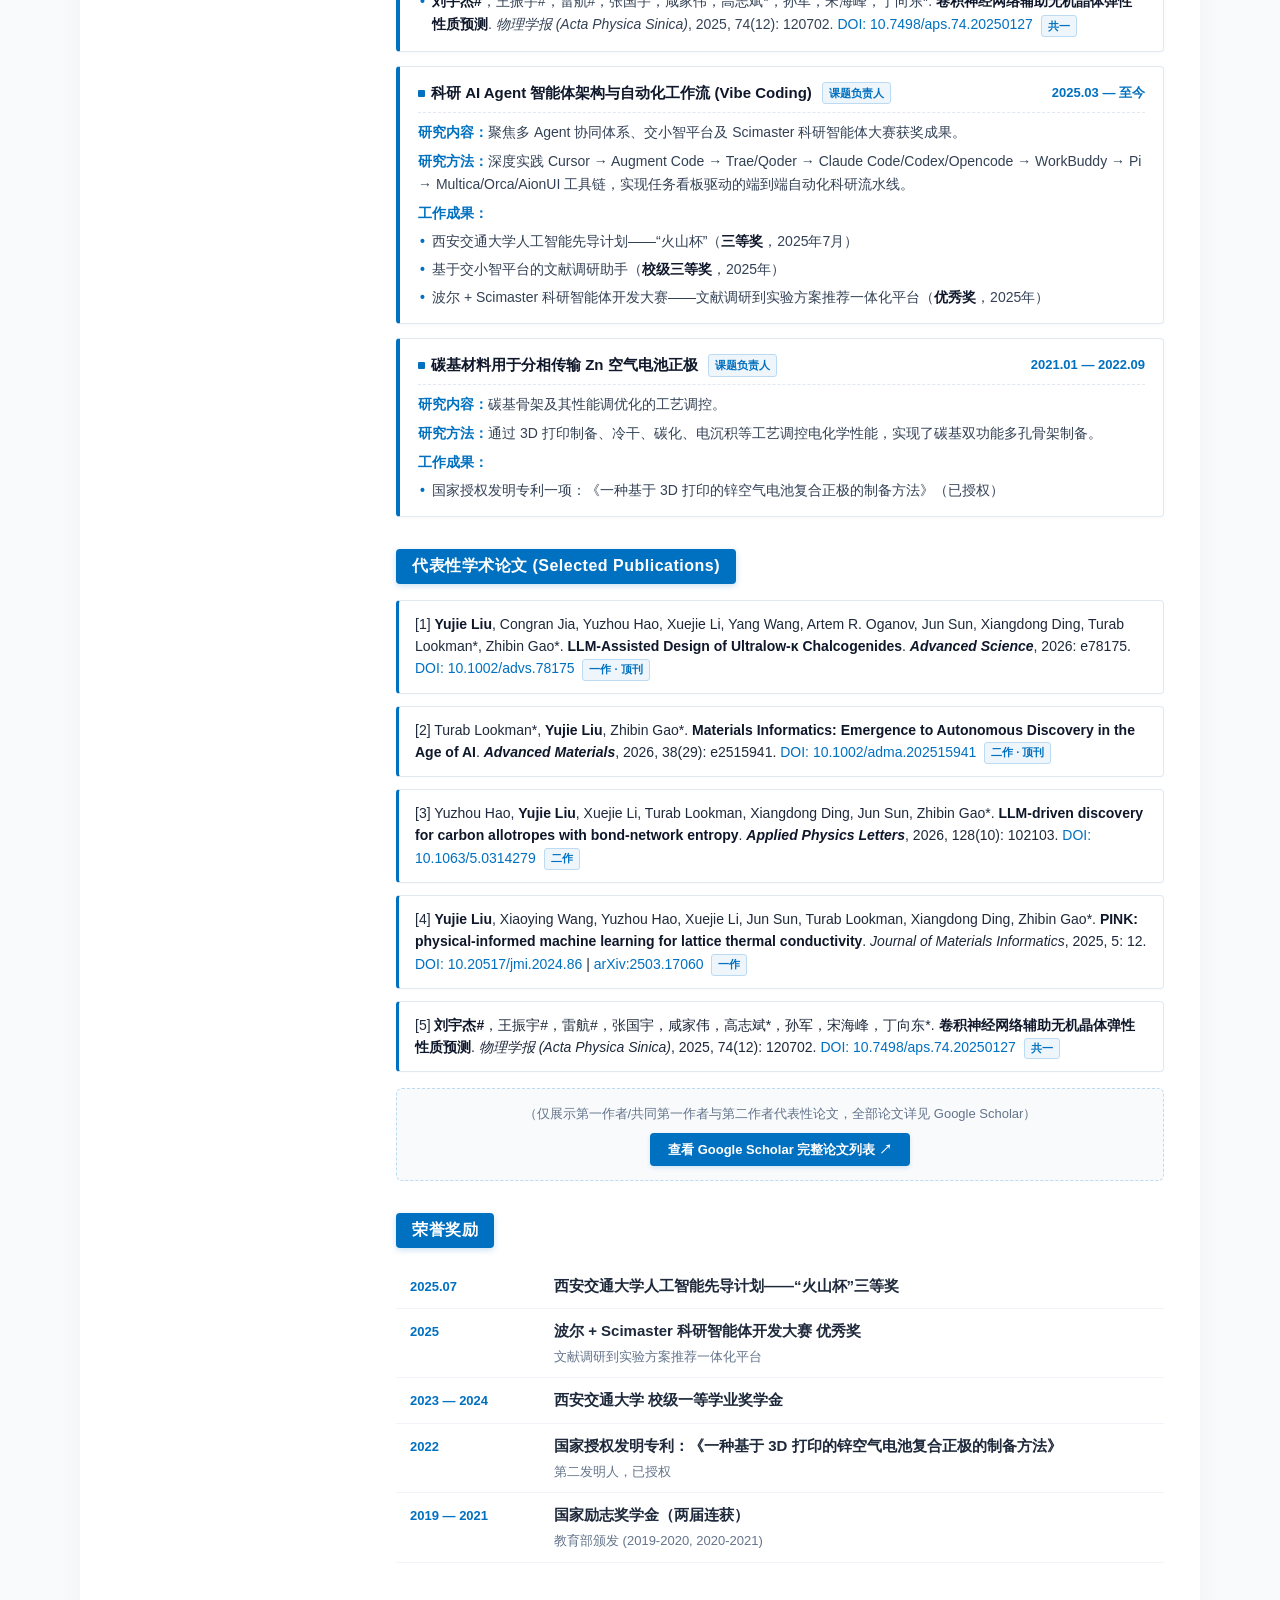
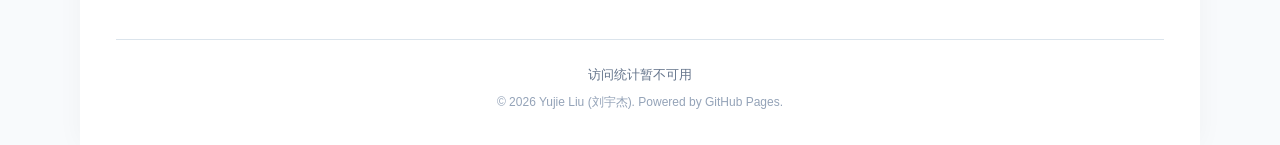
==== commit 72c8ab3d: "Fix markdown asterisks parser, add asset cache busting, and complete English translations" ====
--- a/index.html
+++ b/index.html
@@ -8,10 +8,10 @@
     <title>刘宇杰 | Yujie Liu</title>
     <link rel="icon" href="assets/favicons/favicon.ico" sizes="16x16 32x32 48x48">
     <link rel="icon" type="image/png" href="assets/favicons/favicon-32.png" sizes="32x32">
-    <link rel="stylesheet" href="styles.css">
-    <script defer src="content.js"></script>
-    <script defer src="settings.js"></script>
-    <script defer src="main.js"></script>
+    <link rel="stylesheet" href="styles.css?v=20261018b">
+    <script defer src="content.js?v=20261018b"></script>
+    <script defer src="settings.js?v=20261018b"></script>
+    <script defer src="main.js?v=20261018b"></script>
   </head>
   <body>
     <a class="skip-link" href="#main-content" data-label="skip">跳到正文</a>
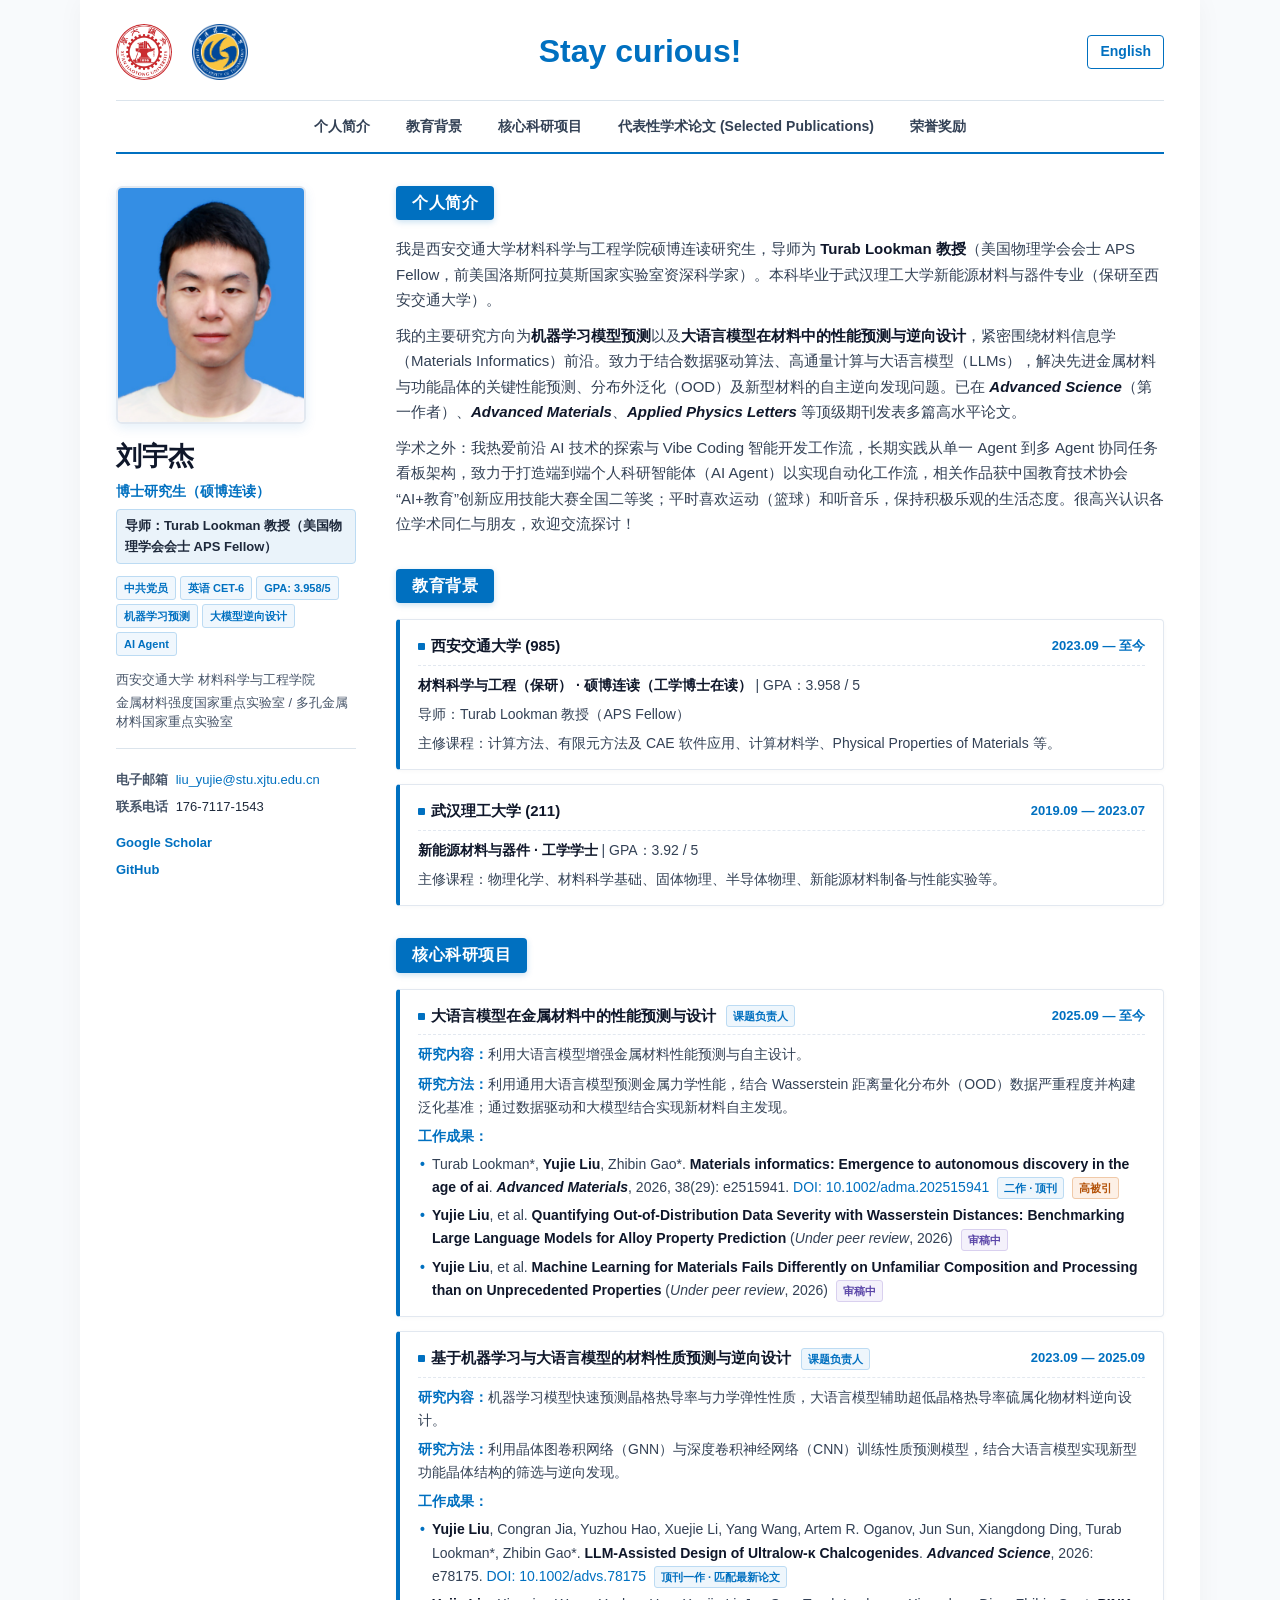
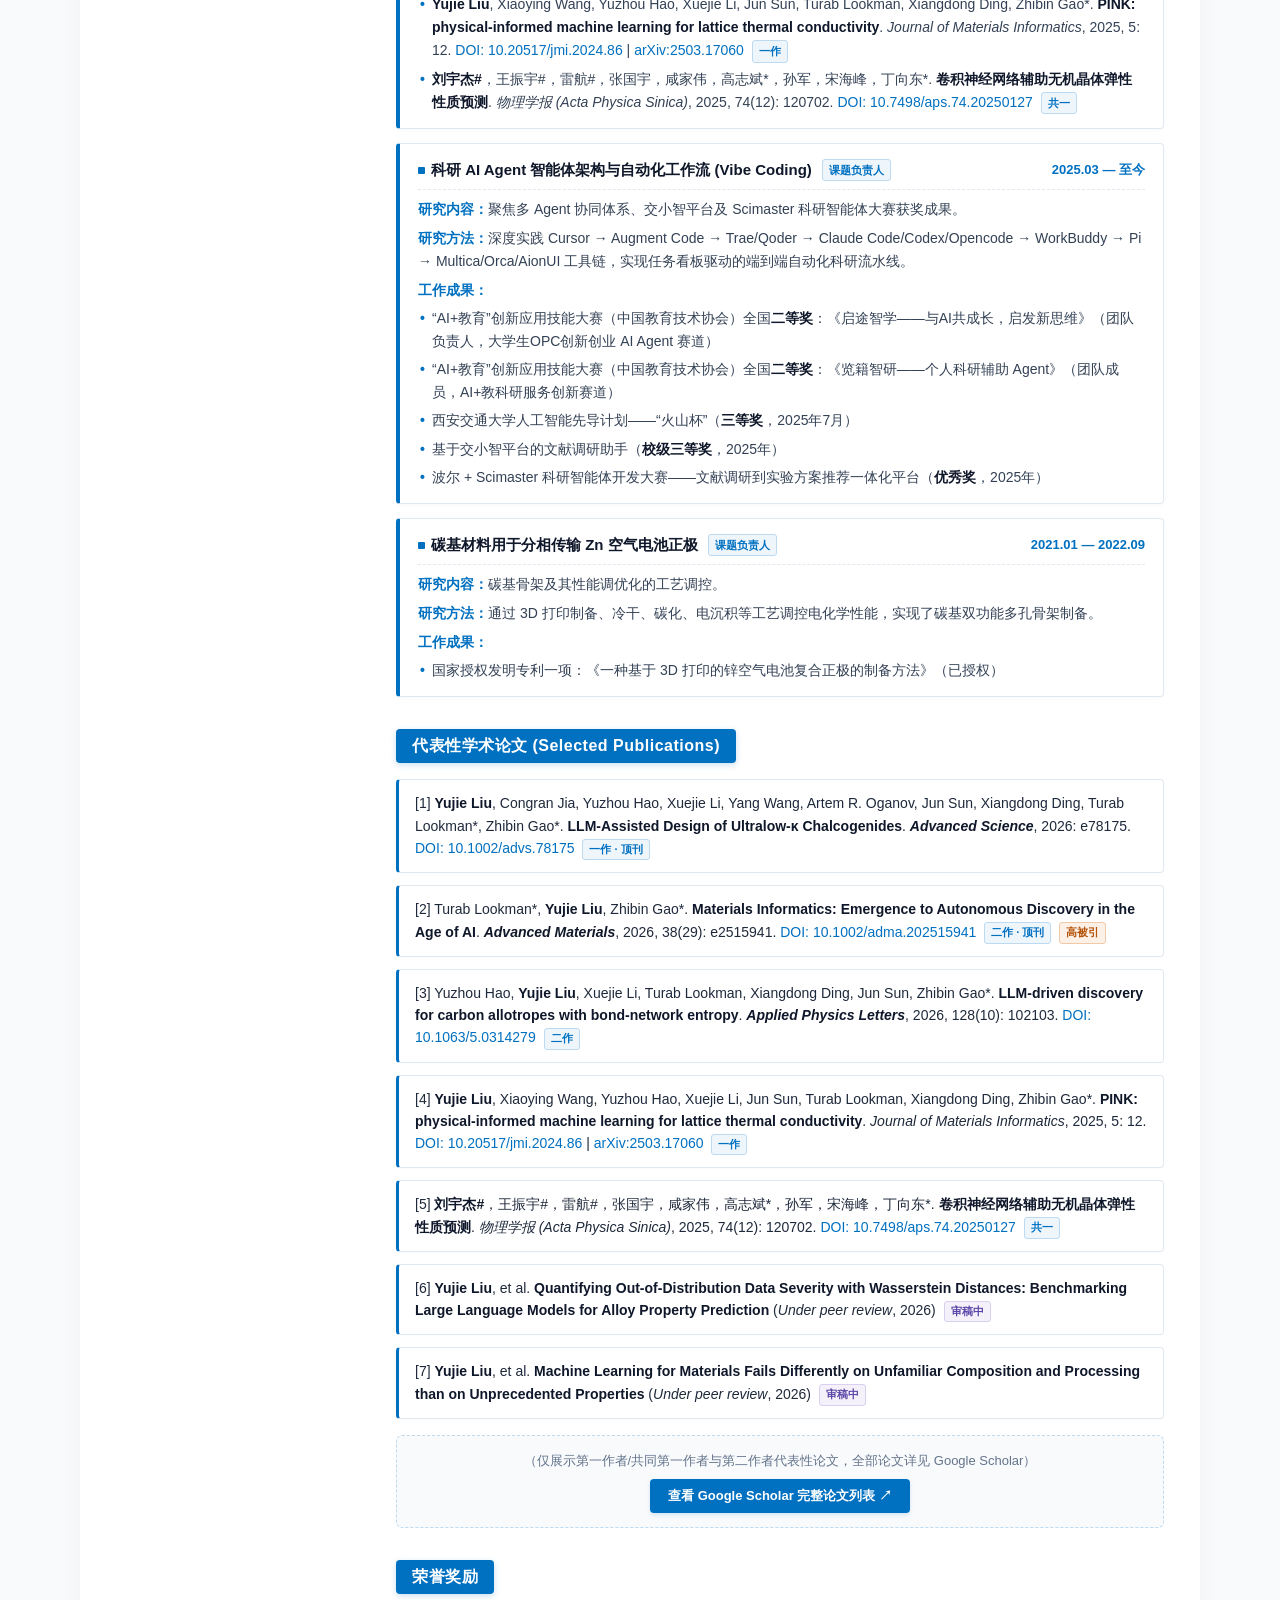
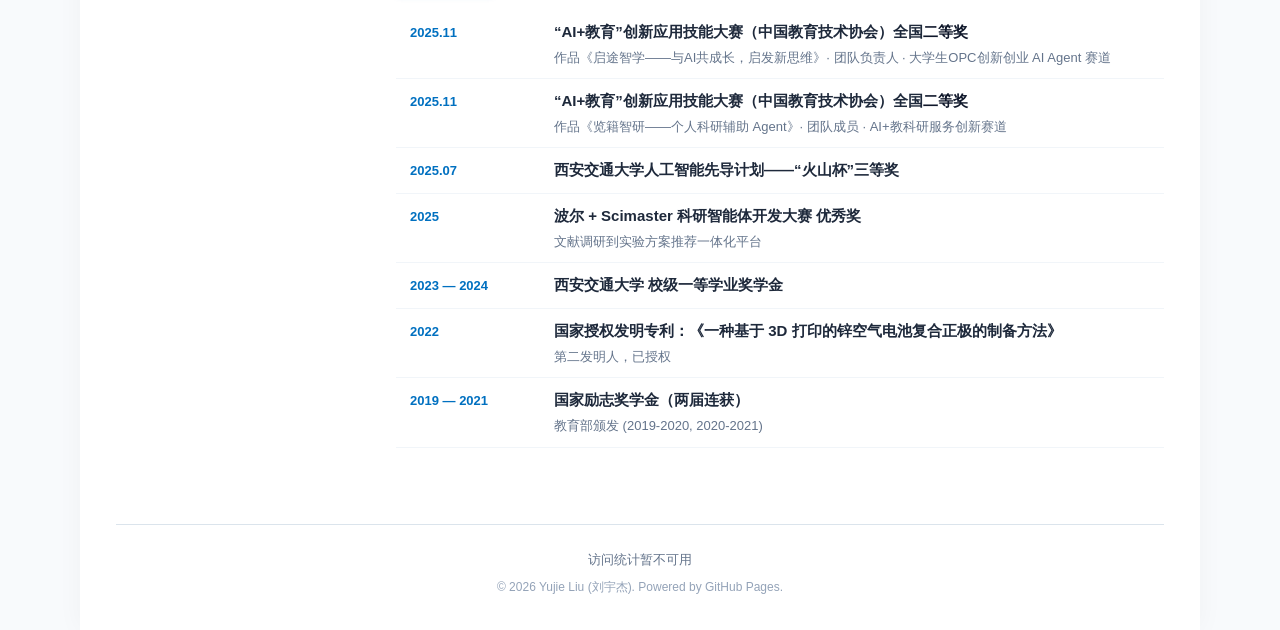
==== commit 67e70ae8: "feat: 更新在审论文题目并新增一篇同行评审论文" ====
--- a/index.html
+++ b/index.html
@@ -1,4 +1,4 @@
-<!doctype html>
+﻿<!doctype html>
 <html lang="zh-CN">
   <head>
     <meta charset="utf-8">
@@ -8,10 +8,10 @@
     <title>刘宇杰 | Yujie Liu</title>
     <link rel="icon" href="assets/favicons/favicon.ico" sizes="16x16 32x32 48x48">
     <link rel="icon" type="image/png" href="assets/favicons/favicon-32.png" sizes="32x32">
-    <link rel="stylesheet" href="styles.css?v=20261018b">
-    <script defer src="content.js?v=20261018b"></script>
-    <script defer src="settings.js?v=20261018b"></script>
-    <script defer src="main.js?v=20261018b"></script>
+    <link rel="stylesheet" href="styles.css?v=20261121a">
+    <script defer src="content.js?v=20261121a"></script>
+    <script defer src="settings.js?v=20261121a"></script>
+    <script defer src="main.js?v=20261121a"></script>
   </head>
   <body>
     <a class="skip-link" href="#main-content" data-label="skip">跳到正文</a>
--- a/styles.css
+++ b/styles.css
@@ -202,6 +202,18 @@
   vertical-align: middle;
 }
 
+.paper-tag.hot {
+  background: #fdf0e6;
+  color: #b4530a;
+  border-color: #f0c9a8;
+}
+
+.paper-tag.review {
+  background: #f4f1fb;
+  color: #5b46a8;
+  border-color: #d9d0ef;
+}
+
 /* History list (Awards / Education fallback) */
 .history-list { list-style: none; padding: 0; }
 .history-list li {
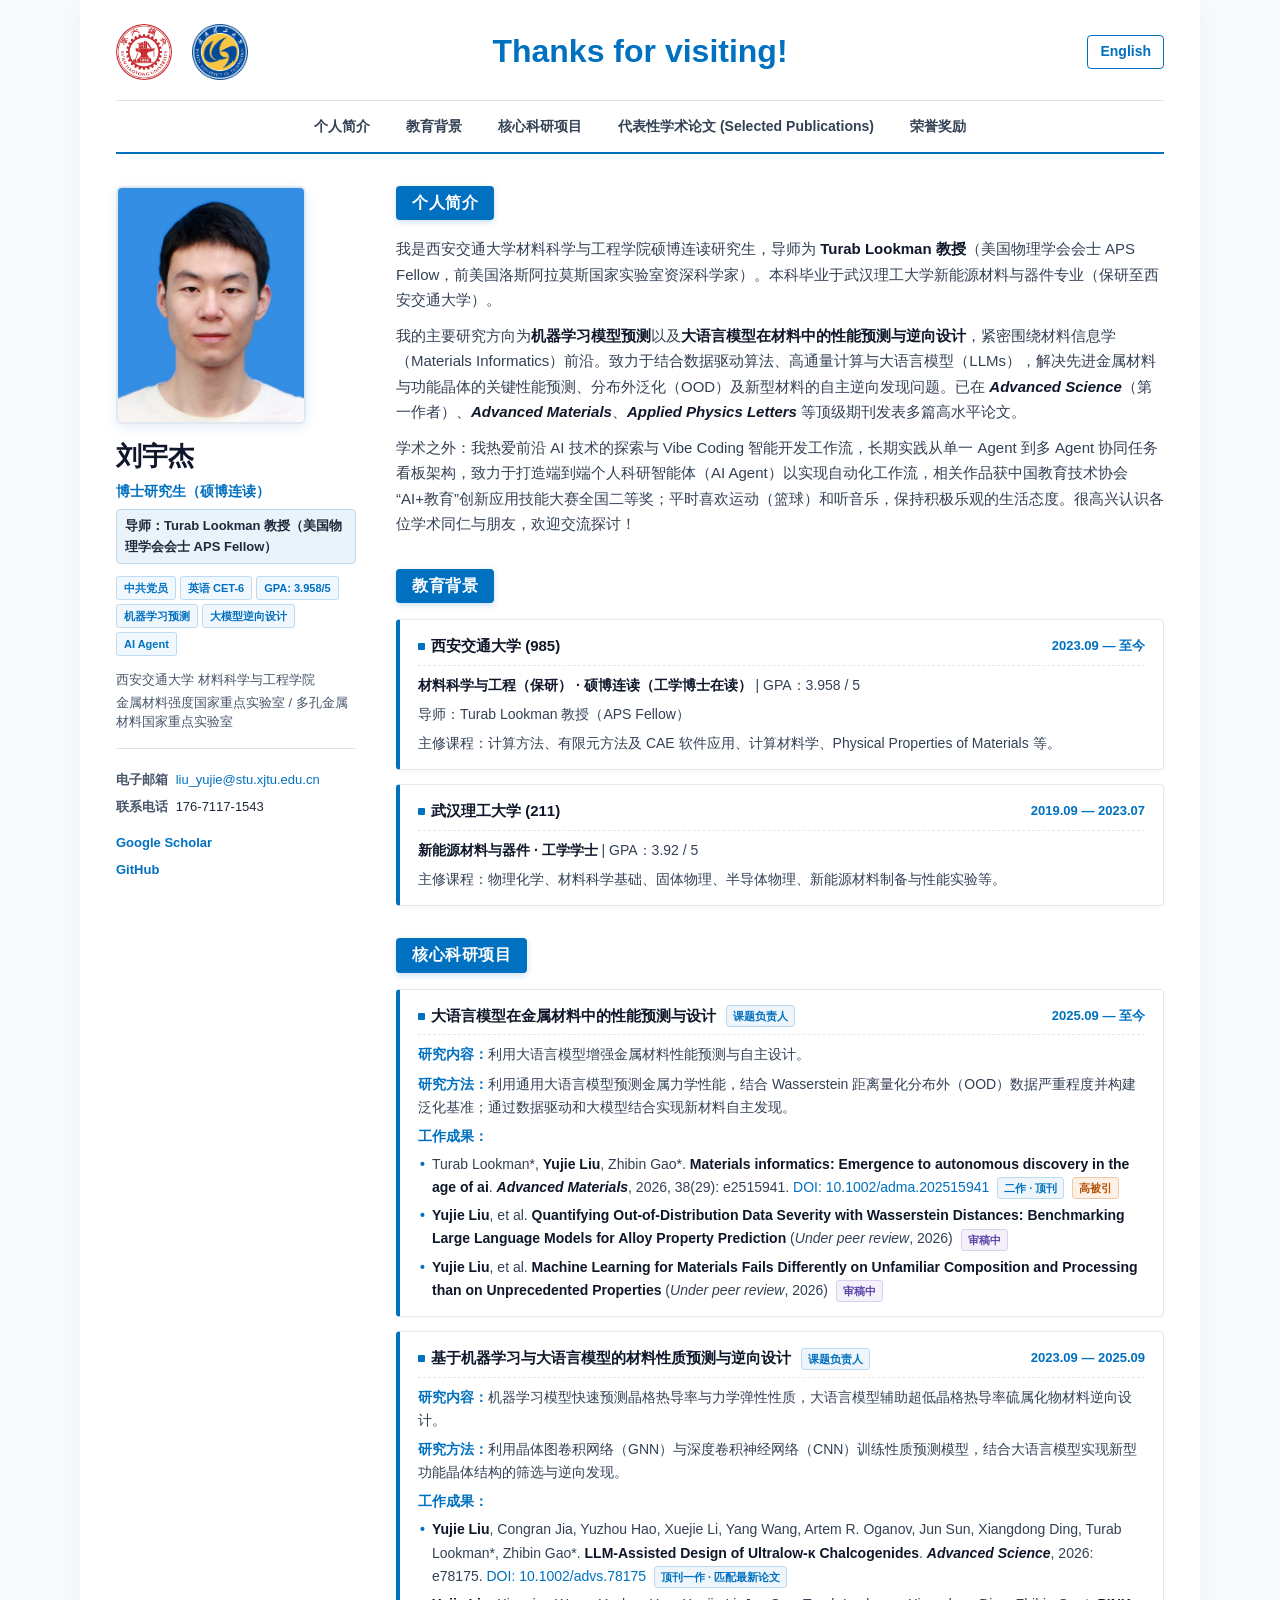
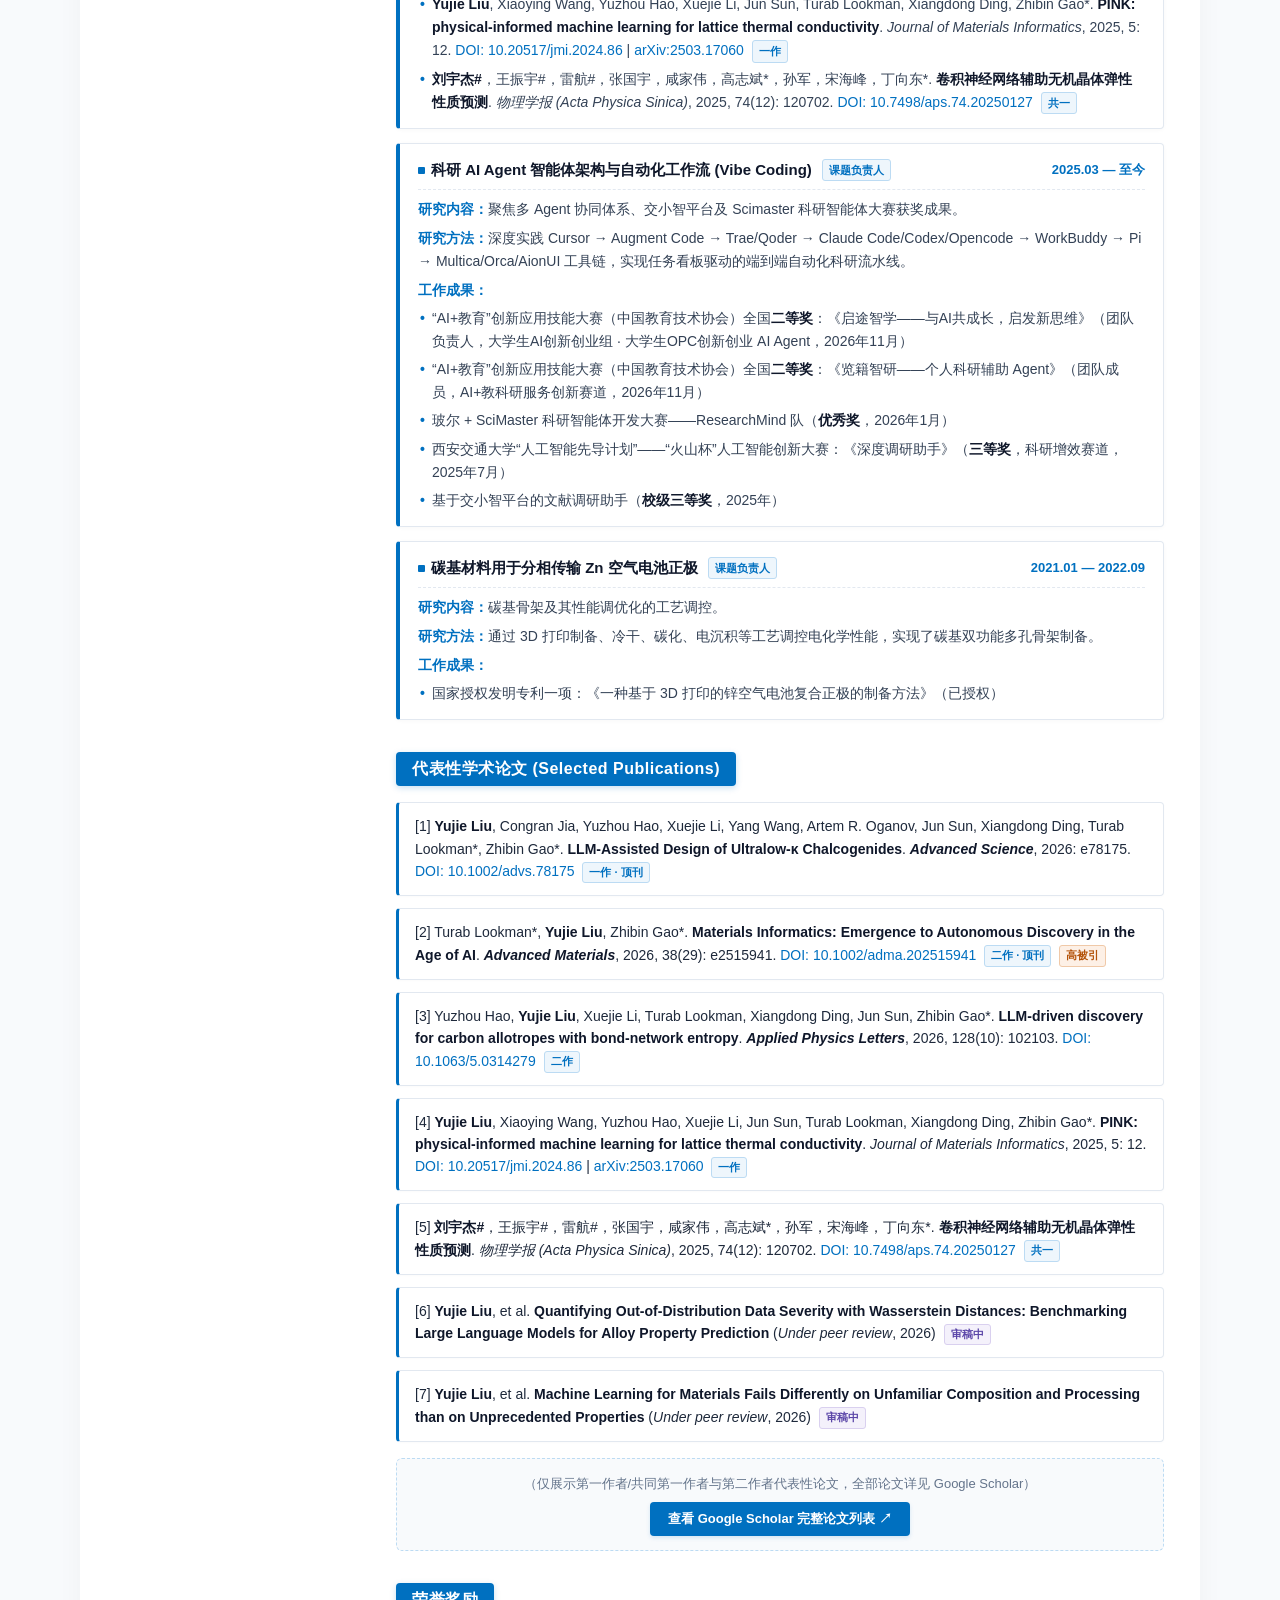
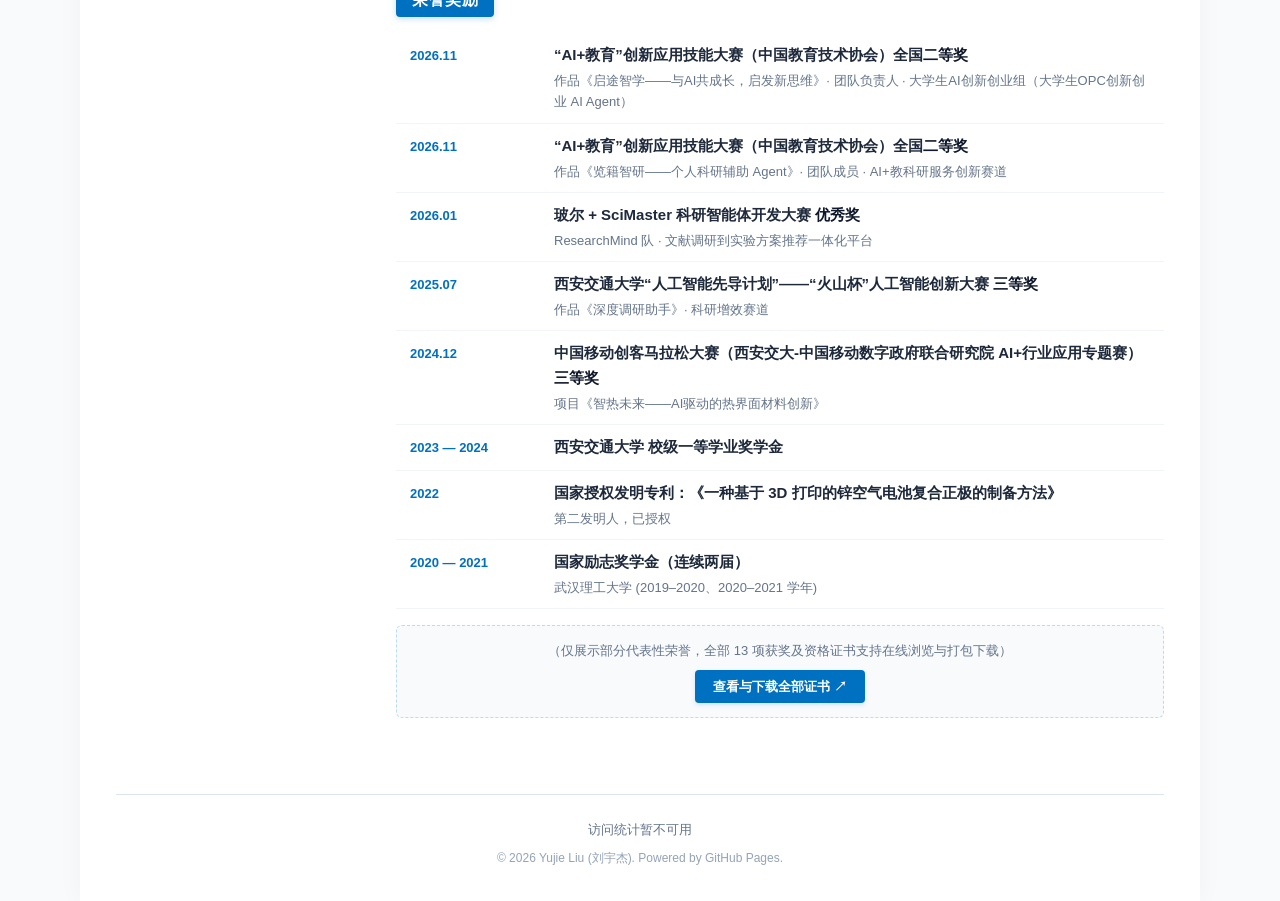
==== commit 71fda724: "feat: 完善精选荣誉奖励并新增证书浏览与下载页面" ====
--- a/index.html
+++ b/index.html
@@ -8,10 +8,10 @@
     <title>刘宇杰 | Yujie Liu</title>
     <link rel="icon" href="assets/favicons/favicon.ico" sizes="16x16 32x32 48x48">
     <link rel="icon" type="image/png" href="assets/favicons/favicon-32.png" sizes="32x32">
-    <link rel="stylesheet" href="styles.css?v=20261121a">
-    <script defer src="content.js?v=20261121a"></script>
-    <script defer src="settings.js?v=20261121a"></script>
-    <script defer src="main.js?v=20261121a"></script>
+    <link rel="stylesheet" href="styles.css?v=20261124a">
+    <script defer src="content.js?v=20261124a"></script>
+    <script defer src="settings.js?v=20261124a"></script>
+    <script defer src="main.js?v=20261124a"></script>
   </head>
   <body>
     <a class="skip-link" href="#main-content" data-label="skip">跳到正文</a>
--- a/styles.css
+++ b/styles.css
@@ -298,3 +298,369 @@
   .random-greeting { grid-column: 1 / -1; grid-row: 2; justify-self: center; font-size: 24px; }
   .history-list li { grid-template-columns: 1fr; gap: 2px; }
 }
+
+/* Certificates Gallery Page */
+.cert-page-heading {
+  margin: 0;
+  font-size: 26px;
+  font-weight: 700;
+  color: var(--primary);
+  text-align: center;
+  line-height: 1.3;
+}
+
+.cert-nav {
+  justify-content: space-between;
+  padding: 10px 0;
+}
+
+.cert-back-link {
+  font-weight: 600;
+  font-size: 14px;
+  color: var(--primary) !important;
+}
+
+.cert-zip-btn {
+  padding: 5px 14px;
+  font-size: 13px;
+}
+
+.cert-main {
+  padding: 24px 0 44px;
+}
+
+.cert-intro {
+  margin-bottom: 22px;
+}
+
+.cert-subtitle {
+  font-size: 13.5px;
+  color: var(--text-muted);
+  margin-bottom: 14px;
+  line-height: 1.65;
+}
+
+.cert-filters {
+  display: flex;
+  flex-wrap: wrap;
+  gap: 8px;
+}
+
+.cert-filter-btn {
+  border: 1px solid var(--primary-border);
+  background: #ffffff;
+  color: #334155;
+  padding: 5px 14px;
+  border-radius: 999px;
+  font-size: 13px;
+  font-weight: 600;
+  cursor: pointer;
+  transition: all 0.15s ease;
+}
+
+.cert-filter-btn:hover {
+  border-color: var(--primary);
+  color: var(--primary);
+  background: var(--primary-light);
+}
+
+.cert-filter-btn.active {
+  background: var(--primary);
+  border-color: var(--primary);
+  color: #ffffff;
+}
+
+.cert-grid {
+  display: grid;
+  grid-template-columns: repeat(3, minmax(0, 1fr));
+  gap: 20px;
+}
+
+.cert-card {
+  display: flex;
+  flex-direction: column;
+  border: 1px solid var(--card-border);
+  border-radius: 8px;
+  overflow: hidden;
+  background: #ffffff;
+  box-shadow: 0 2px 8px rgba(15, 23, 42, 0.04);
+  transition: transform 0.18s ease, box-shadow 0.18s ease, border-color 0.18s ease;
+}
+
+.cert-card:hover {
+  transform: translateY(-2px);
+  border-color: var(--primary-border);
+  box-shadow: 0 8px 20px rgba(0, 112, 192, 0.1);
+}
+
+.cert-thumb-btn {
+  position: relative;
+  display: flex;
+  align-items: center;
+  justify-content: center;
+  width: 100%;
+  aspect-ratio: 4 / 3;
+  padding: 10px;
+  border: none;
+  border-bottom: 1px solid #f1f5f9;
+  background: #f8fafc;
+  cursor: zoom-in;
+  overflow: hidden;
+}
+
+.cert-thumb-img {
+  max-width: 100%;
+  max-height: 100%;
+  object-fit: contain;
+  border-radius: 3px;
+  box-shadow: 0 1px 4px rgba(15, 23, 42, 0.08);
+  transition: transform 0.2s ease;
+}
+
+.cert-thumb-btn:hover .cert-thumb-img {
+  transform: scale(1.03);
+}
+
+.cert-redacted-badge {
+  position: absolute;
+  top: 8px;
+  right: 8px;
+  background: rgba(51, 65, 85, 0.88);
+  color: #f8fafc;
+  font-size: 11px;
+  font-weight: 600;
+  padding: 2px 8px;
+  border-radius: 999px;
+  letter-spacing: 0.2px;
+}
+
+.cert-card-body {
+  flex: 1;
+  padding: 14px 16px 10px;
+}
+
+.cert-card-meta {
+  display: flex;
+  align-items: center;
+  justify-content: space-between;
+  gap: 8px;
+  margin-bottom: 8px;
+}
+
+.cert-card-meta .paper-tag {
+  margin-left: 0;
+}
+
+.cert-card-date {
+  font-size: 12px;
+  font-weight: 600;
+  color: var(--primary);
+  font-variant-numeric: tabular-nums;
+}
+
+.cert-card-title {
+  margin: 0 0 6px;
+  font-size: 14.5px;
+  font-weight: 700;
+  line-height: 1.45;
+  color: #0f172a;
+}
+
+.cert-card-issuer {
+  font-size: 12.5px;
+  font-weight: 600;
+  color: #475569;
+  margin-bottom: 4px;
+}
+
+.cert-card-detail {
+  font-size: 12.5px;
+  color: var(--text-muted);
+  line-height: 1.5;
+}
+
+.cert-card-actions {
+  display: grid;
+  grid-template-columns: 1fr 1fr;
+  gap: 8px;
+  padding: 10px 16px 14px;
+}
+
+.cert-action-btn {
+  display: inline-flex;
+  align-items: center;
+  justify-content: center;
+  padding: 6px 10px;
+  border-radius: 4px;
+  font-size: 12.5px;
+  font-weight: 600;
+  cursor: pointer;
+  text-align: center;
+  transition: all 0.15s ease;
+}
+
+.cert-action-btn.secondary {
+  background: #f8fafc;
+  color: #334155;
+  border: 1px solid var(--card-border);
+}
+
+.cert-action-btn.secondary:hover {
+  border-color: var(--primary);
+  color: var(--primary);
+  background: var(--primary-light);
+}
+
+.cert-action-btn.primary {
+  background: var(--primary);
+  color: #ffffff !important;
+  border: 1px solid var(--primary);
+}
+
+.cert-action-btn.primary:hover {
+  background: var(--primary-hover);
+  border-color: var(--primary-hover);
+  text-decoration: none;
+}
+
+/* Lightbox Modal */
+.cert-modal {
+  position: fixed;
+  inset: 0;
+  z-index: 1000;
+  display: flex;
+  align-items: center;
+  justify-content: center;
+  padding: 20px;
+}
+
+.cert-modal-backdrop {
+  position: absolute;
+  inset: 0;
+  background: rgba(15, 23, 42, 0.8);
+}
+
+.cert-modal-dialog {
+  position: relative;
+  z-index: 1;
+  width: min(960px, 100%);
+  max-height: 92vh;
+  display: flex;
+  flex-direction: column;
+  background: #ffffff;
+  border-radius: 8px;
+  overflow: hidden;
+  box-shadow: 0 24px 60px rgba(0, 0, 0, 0.35);
+}
+
+.cert-modal-header {
+  display: flex;
+  align-items: flex-start;
+  justify-content: space-between;
+  gap: 12px;
+  padding: 14px 18px;
+  border-bottom: 1px solid var(--card-border);
+}
+
+.cert-modal-title {
+  margin: 0;
+  font-size: 16px;
+  font-weight: 700;
+  color: #0f172a;
+}
+
+.cert-modal-sub {
+  margin-top: 2px;
+  font-size: 13px;
+  color: var(--text-muted);
+}
+
+.cert-modal-close {
+  border: none;
+  background: transparent;
+  color: #64748b;
+  font-size: 28px;
+  line-height: 1;
+  padding: 0 4px;
+  cursor: pointer;
+}
+
+.cert-modal-close:hover {
+  color: #0f172a;
+}
+
+.cert-modal-body {
+  position: relative;
+  flex: 1;
+  min-height: 260px;
+  display: flex;
+  align-items: center;
+  justify-content: center;
+  padding: 16px 52px;
+  background: #f1f5f9;
+  overflow: auto;
+}
+
+.cert-modal-img {
+  max-width: 100%;
+  max-height: 66vh;
+  object-fit: contain;
+  border-radius: 4px;
+  box-shadow: 0 4px 18px rgba(15, 23, 42, 0.16);
+}
+
+.cert-modal-nav {
+  position: absolute;
+  top: 50%;
+  transform: translateY(-50%);
+  width: 36px;
+  height: 36px;
+  border-radius: 50%;
+  border: 1px solid var(--card-border);
+  background: rgba(255, 255, 255, 0.94);
+  color: #0f172a;
+  font-size: 22px;
+  line-height: 1;
+  cursor: pointer;
+  display: flex;
+  align-items: center;
+  justify-content: center;
+  box-shadow: 0 2px 6px rgba(15, 23, 42, 0.12);
+}
+
+.cert-modal-nav:hover {
+  background: var(--primary);
+  color: #ffffff;
+  border-color: var(--primary);
+}
+
+.cert-modal-nav.prev { left: 10px; }
+.cert-modal-nav.next { right: 10px; }
+
+.cert-modal-footer {
+  display: flex;
+  align-items: center;
+  justify-content: space-between;
+  gap: 12px;
+  padding: 12px 18px;
+  border-top: 1px solid var(--card-border);
+  background: #ffffff;
+}
+
+.cert-modal-counter {
+  font-size: 13px;
+  font-weight: 600;
+  color: var(--text-muted);
+  font-variant-numeric: tabular-nums;
+}
+
+@media (max-width: 900px) {
+  .cert-grid { grid-template-columns: repeat(2, minmax(0, 1fr)); }
+}
+
+@media (max-width: 600px) {
+  .cert-page-heading { grid-column: 1 / -1; grid-row: 2; justify-self: center; font-size: 22px; }
+  .cert-grid { grid-template-columns: 1fr; }
+  .cert-nav { justify-content: center; gap: 10px; }
+  .cert-modal-body { padding: 12px 42px; }
+}
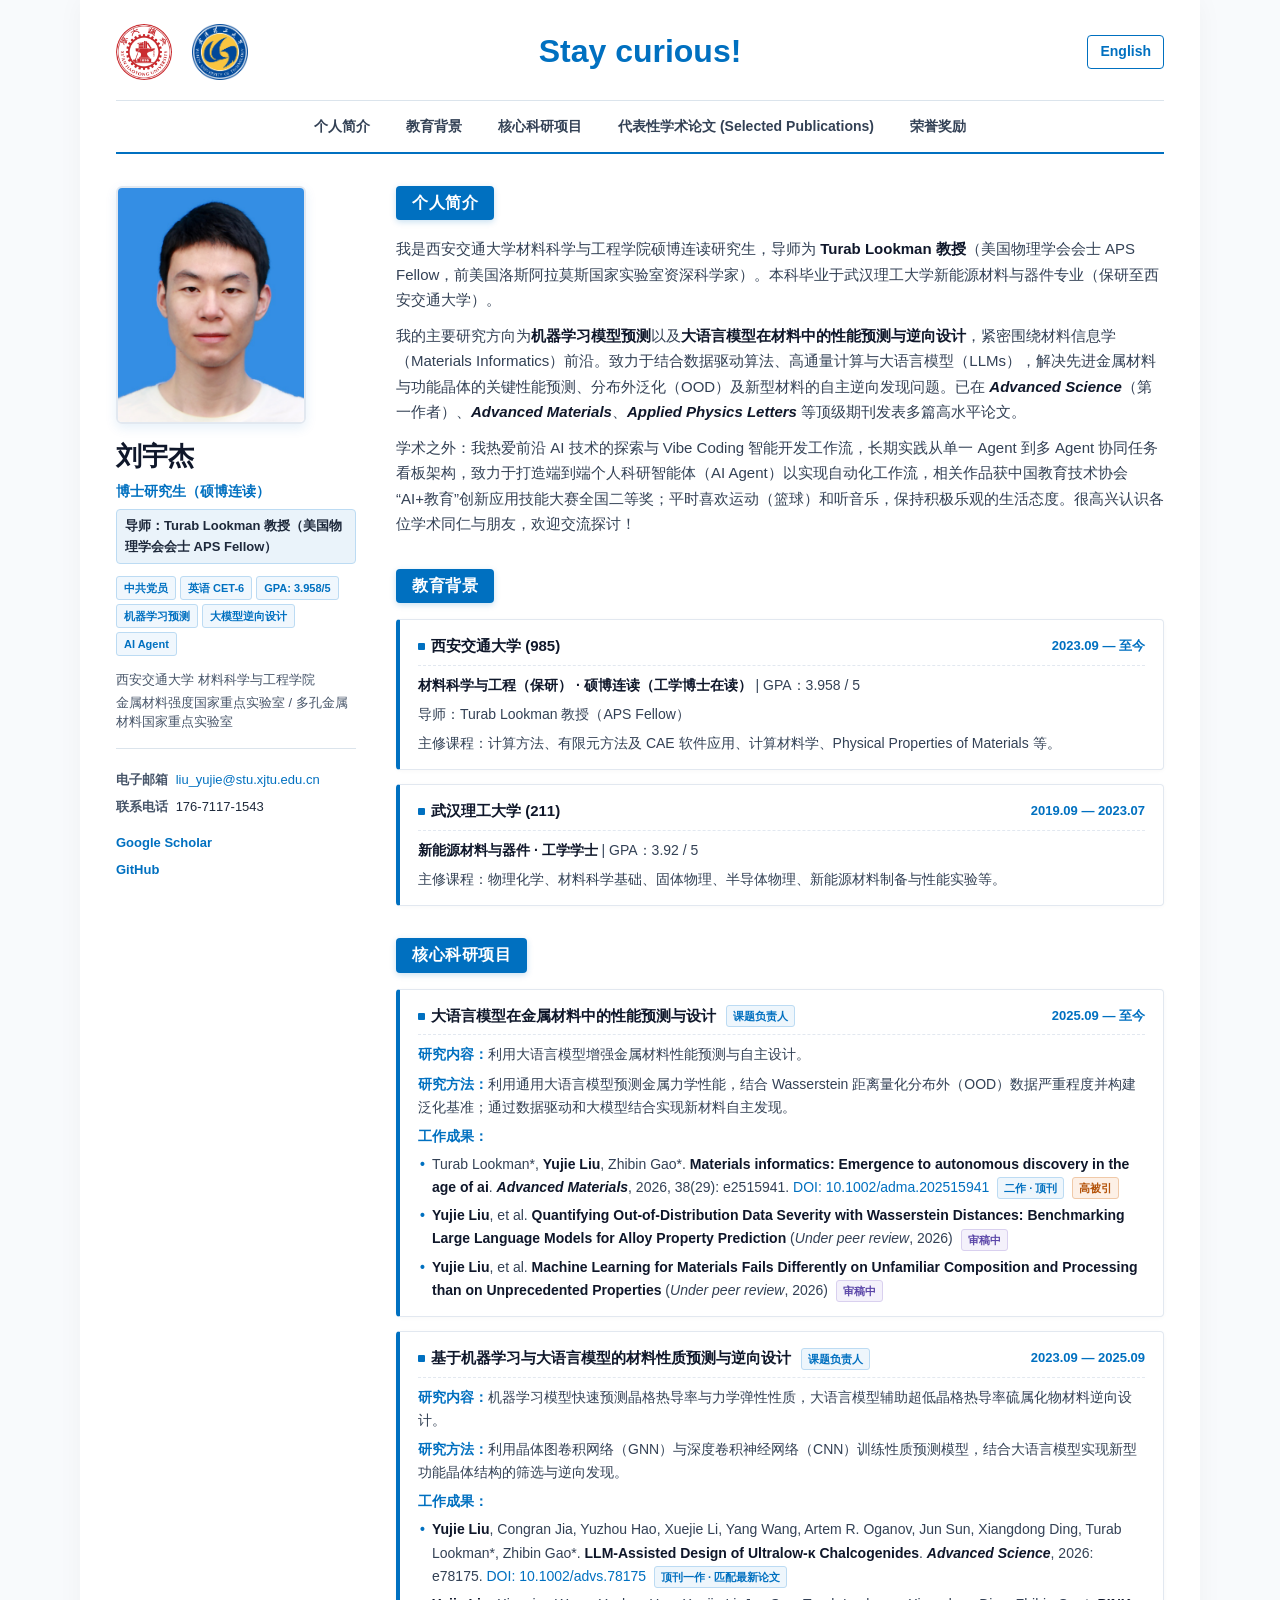
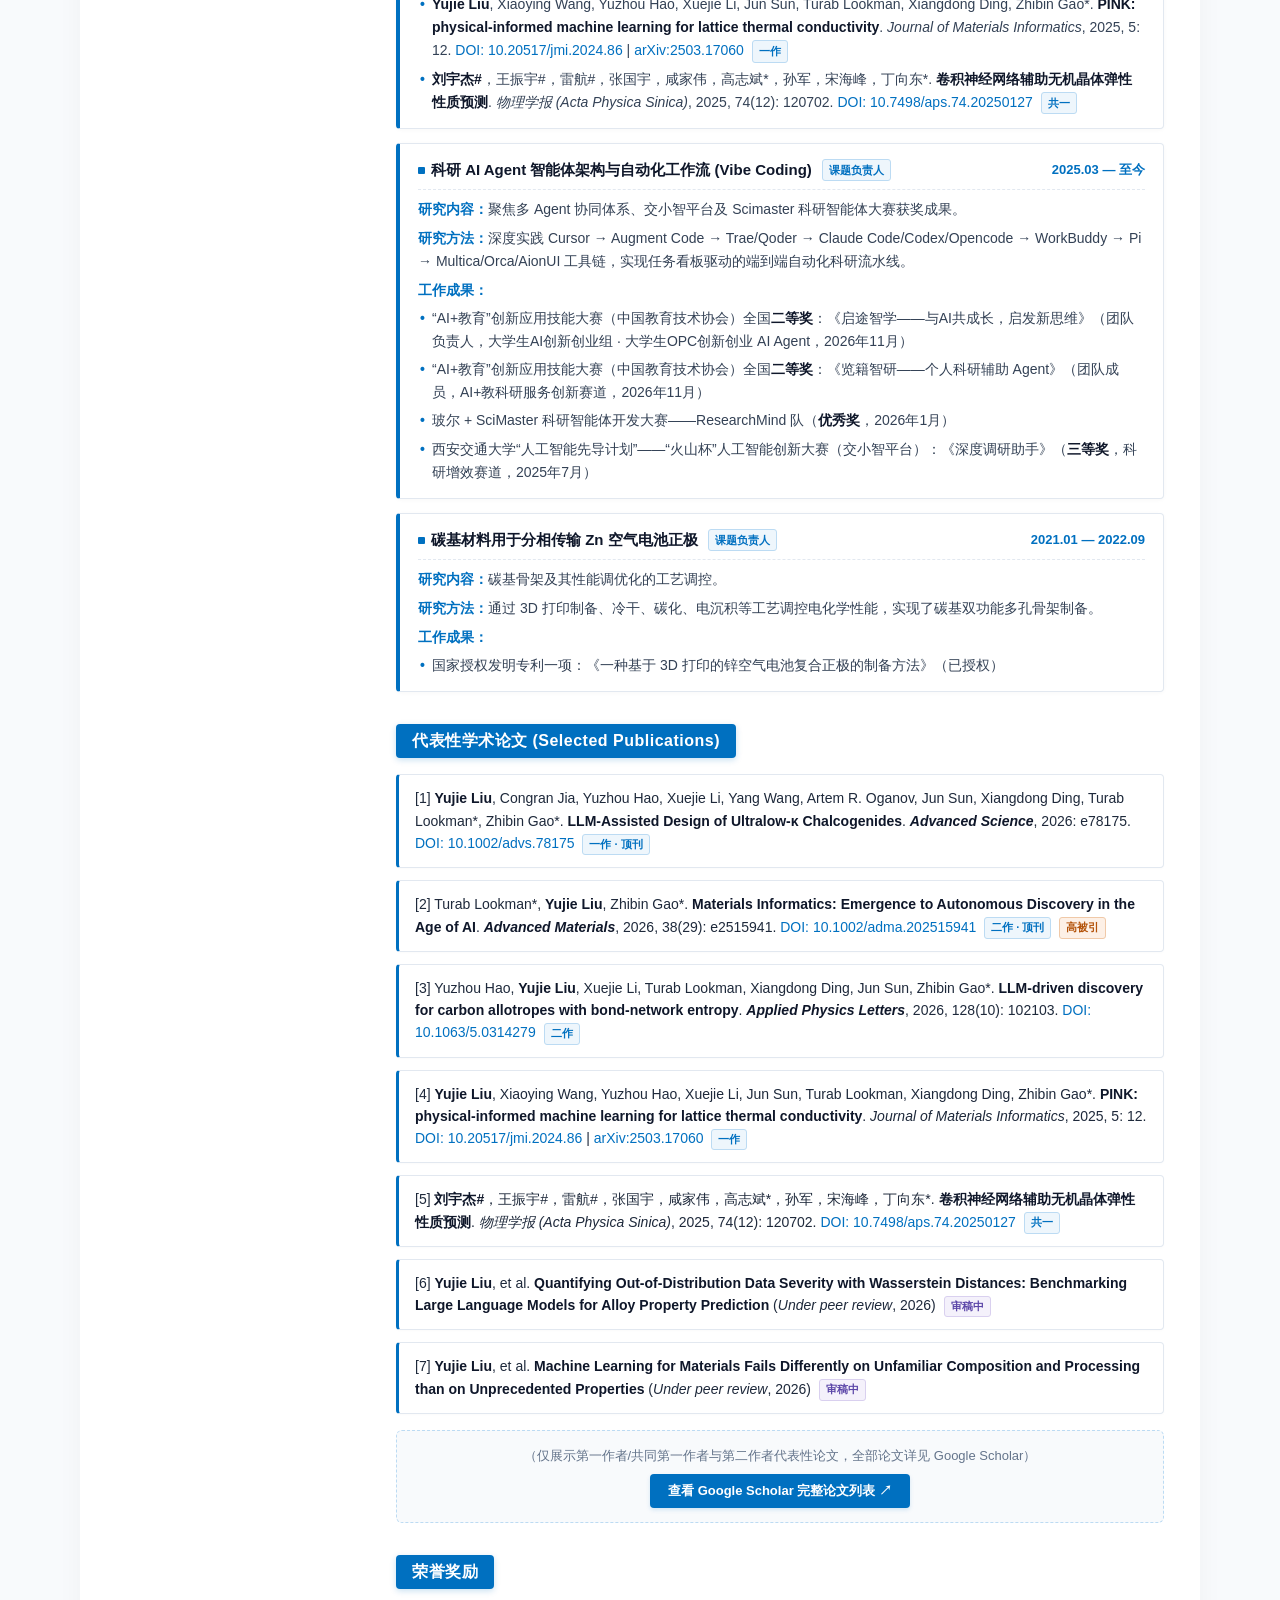
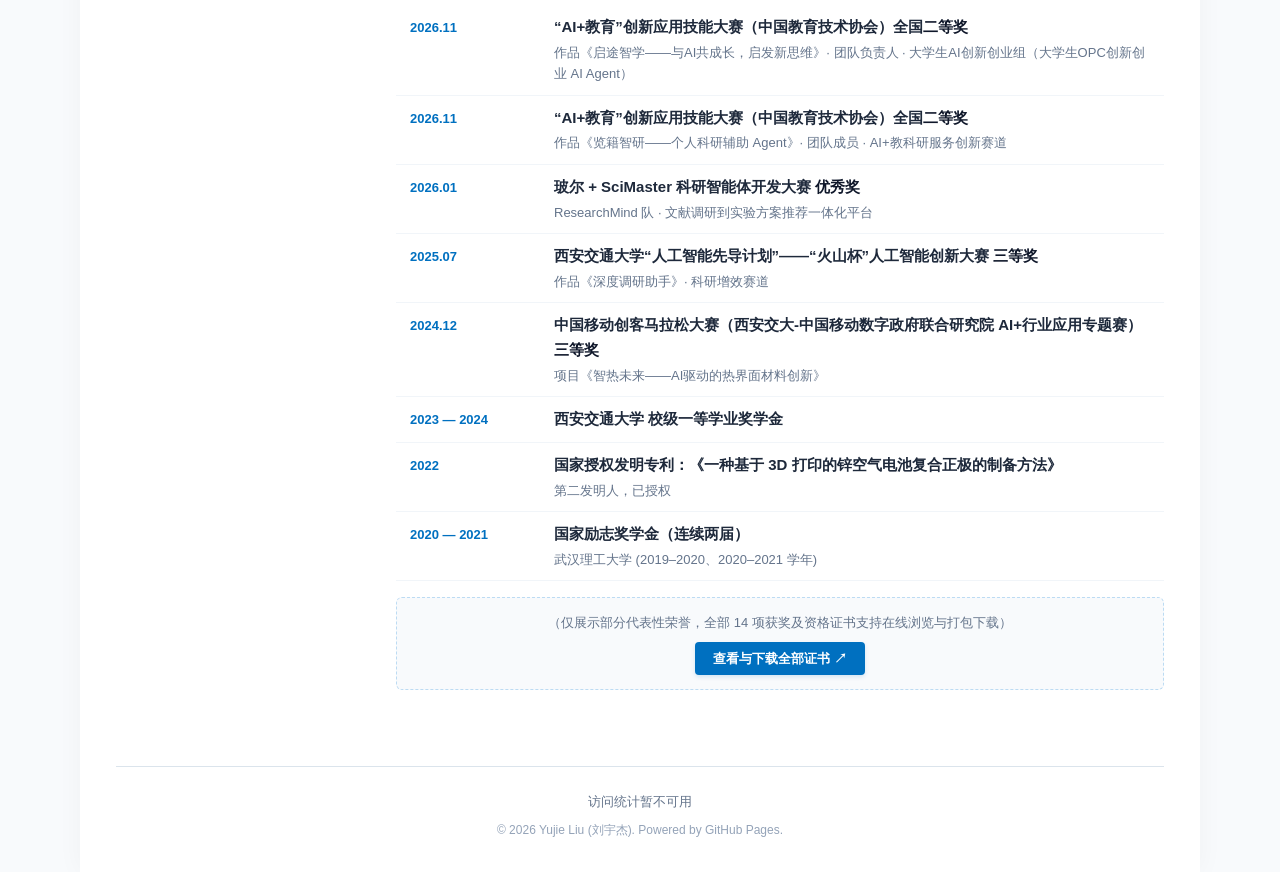
==== commit 6f7b5657: "chore: bump asset cache version to v20261124b" ====
--- a/index.html
+++ b/index.html
@@ -8,10 +8,10 @@
     <title>刘宇杰 | Yujie Liu</title>
     <link rel="icon" href="assets/favicons/favicon.ico" sizes="16x16 32x32 48x48">
     <link rel="icon" type="image/png" href="assets/favicons/favicon-32.png" sizes="32x32">
-    <link rel="stylesheet" href="styles.css?v=20261124a">
-    <script defer src="content.js?v=20261124a"></script>
-    <script defer src="settings.js?v=20261124a"></script>
-    <script defer src="main.js?v=20261124a"></script>
+    <link rel="stylesheet" href="styles.css?v=20261124b">
+    <script defer src="content.js?v=20261124b"></script>
+    <script defer src="settings.js?v=20261124b"></script>
+    <script defer src="main.js?v=20261124b"></script>
   </head>
   <body>
     <a class="skip-link" href="#main-content" data-label="skip">跳到正文</a>
